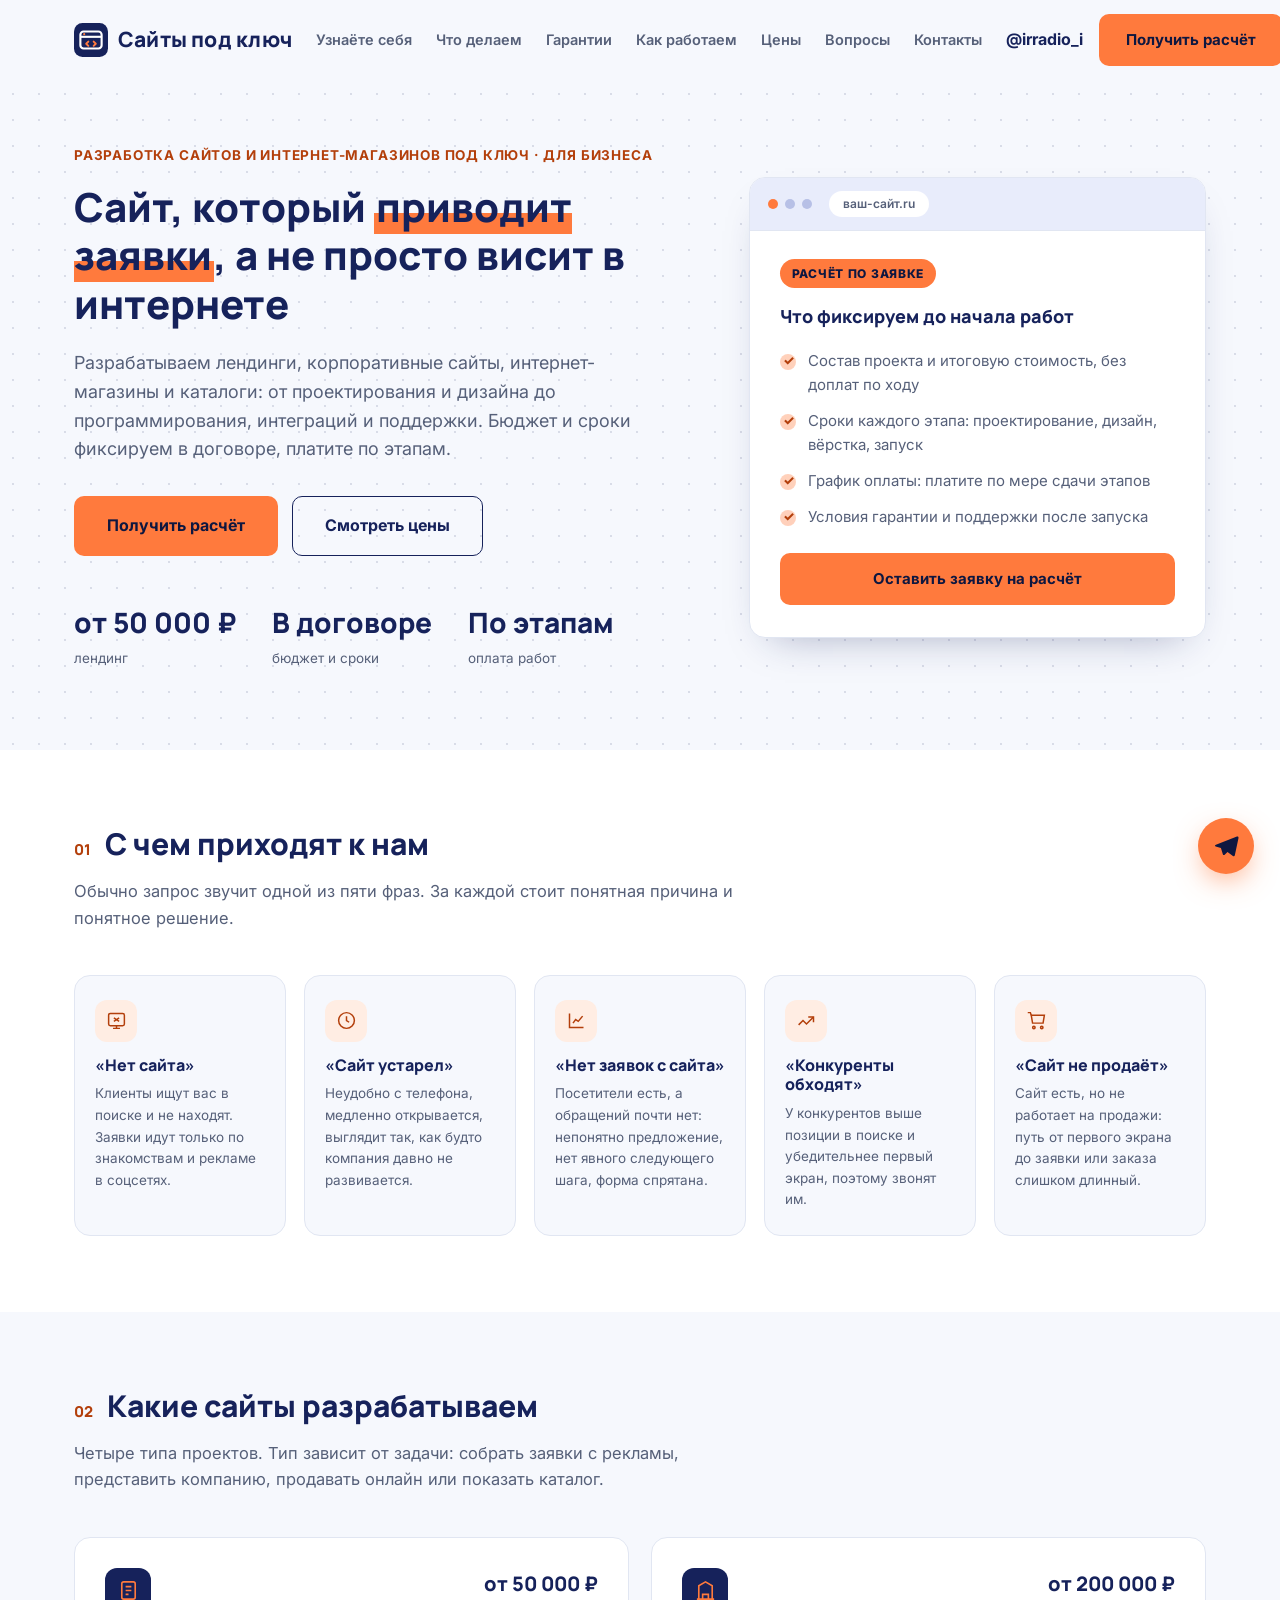
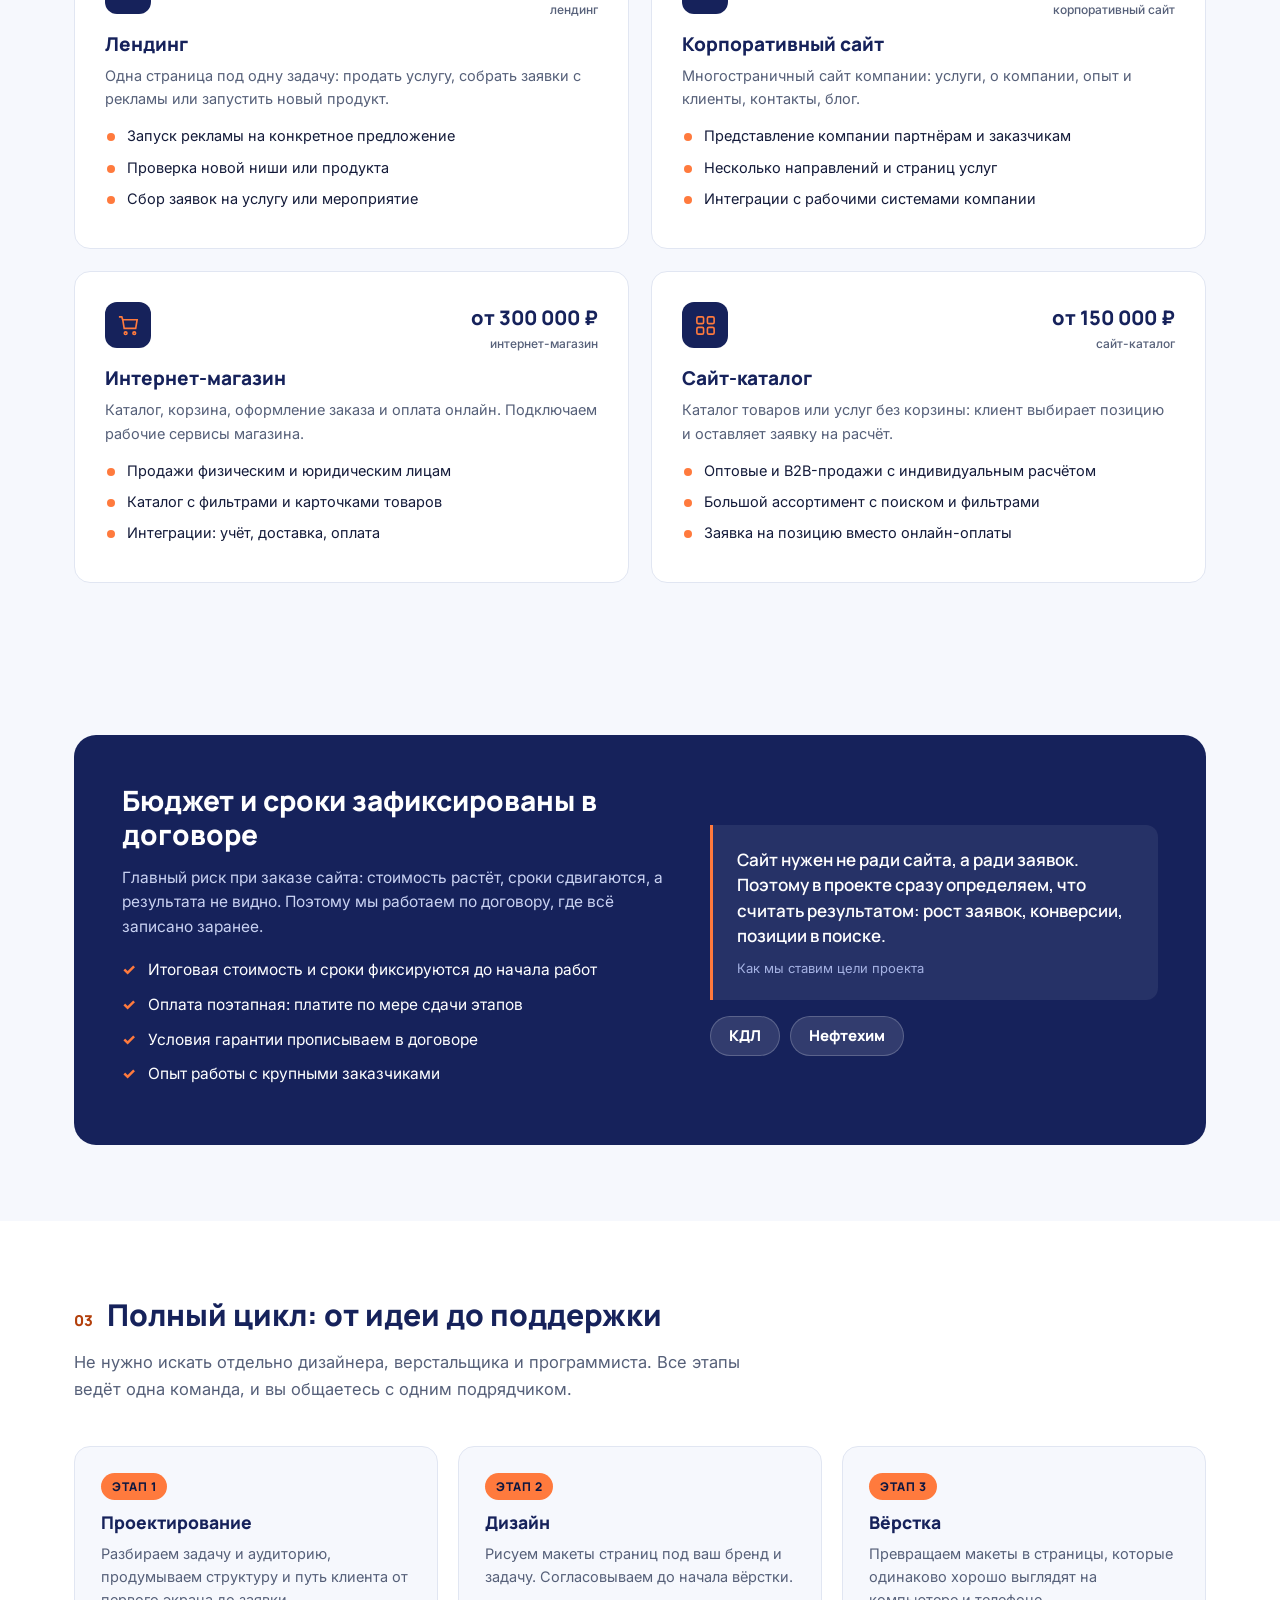
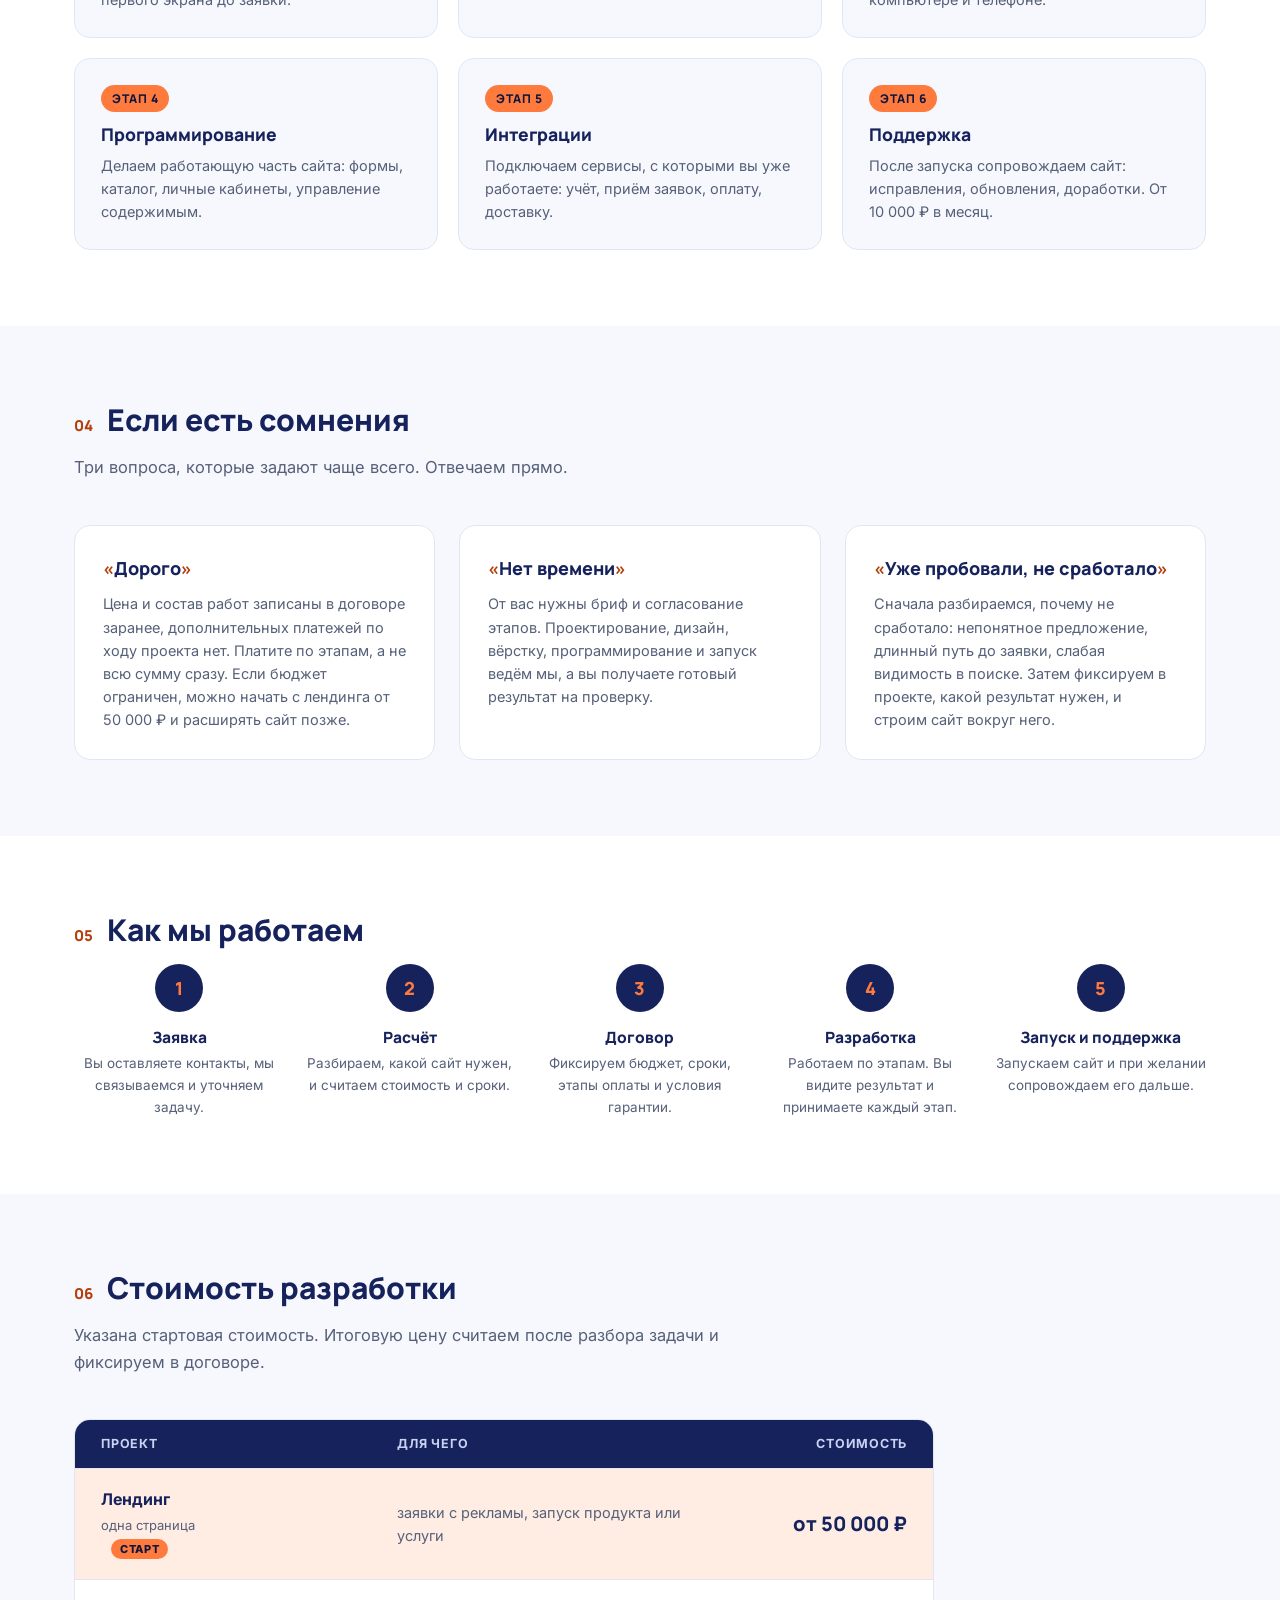
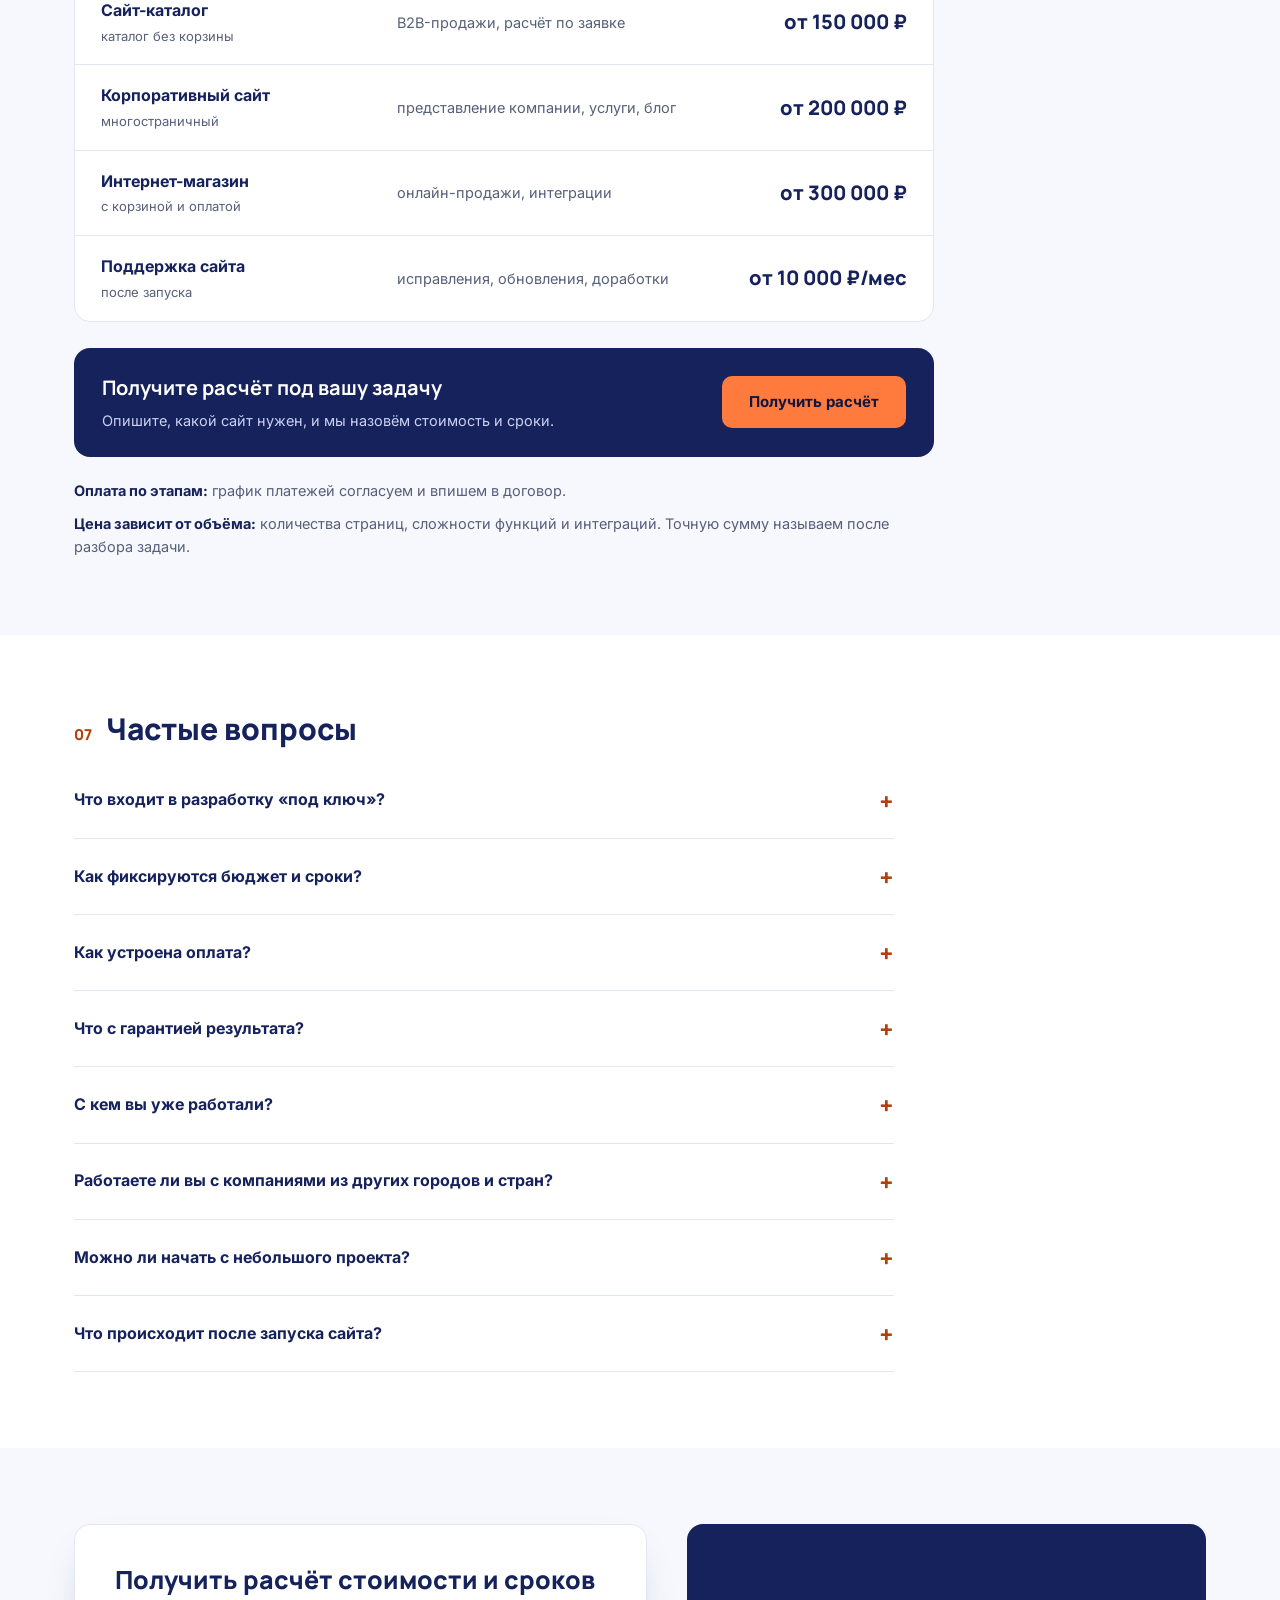
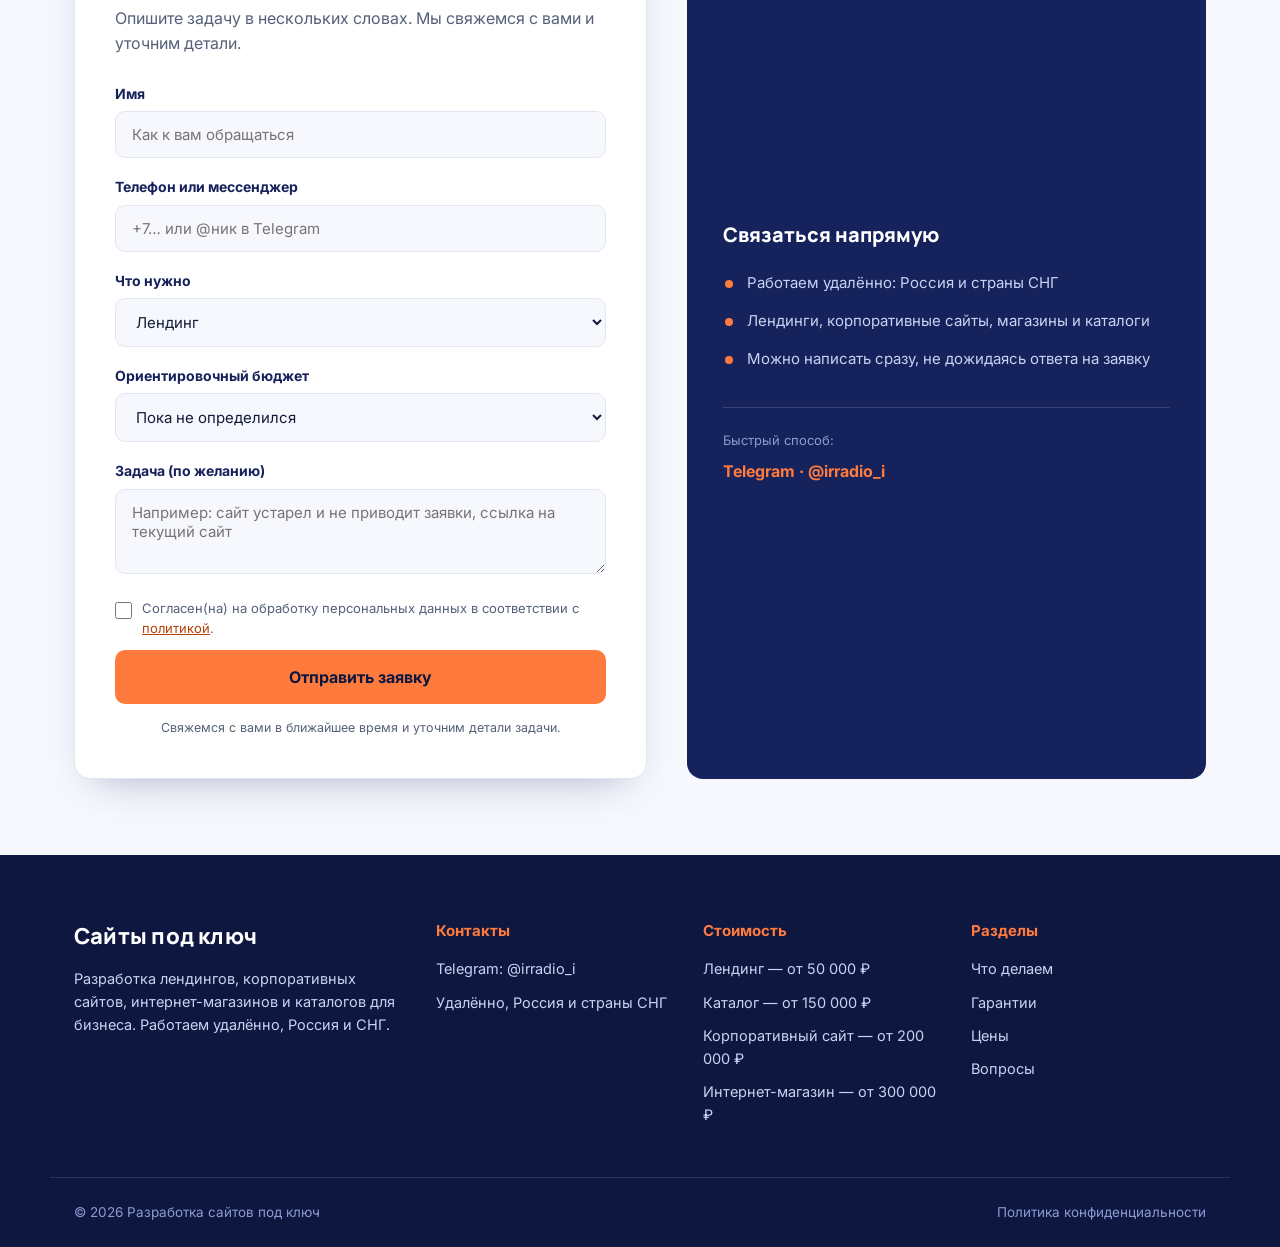
==== index.html @ 4e676226 "init: landing for web development studio" ====
<!DOCTYPE html>
<html lang="ru">
<head>
<meta charset="UTF-8">
<meta name="viewport" content="width=device-width, initial-scale=1.0">
<title>Разработка сайтов и интернет-магазинов под ключ для бизнеса</title>
<meta name="description" content="Разработка лендингов, корпоративных сайтов, интернет-магазинов и каталогов под ключ. Бюджет и сроки фиксируем в договоре, оплата по этапам. Лендинг от 50 000 ₽.">
<link rel="preconnect" href="https://fonts.googleapis.com">
<link rel="preconnect" href="https://fonts.gstatic.com" crossorigin>
<link href="https://fonts.googleapis.com/css2?family=Manrope:wght@600;700;800&family=Inter:wght@400;500;600;700&display=swap" rel="stylesheet">
<link rel="stylesheet" href="styles.css">
<link rel="stylesheet" href="blog/blog.css">
<link rel="alternate" type="application/rss+xml" title="Блог" href="feed.xml">
</head>
<body>

<header class="header" id="header">
  <div class="container header__inner">
    <a href="#top" class="logo" aria-label="Сайты под ключ">
      <svg class="logo__icon" viewBox="0 0 32 32" fill="none"><rect width="32" height="32" rx="8" fill="#16225B"/><rect x="6" y="8" width="20" height="16" rx="3" stroke="#fff" stroke-width="2"/><path d="M6 13h20" stroke="#fff" stroke-width="2"/><circle cx="9.6" cy="10.5" r="1" fill="#FF7A3D"/><path d="M13.5 17.5l-2 2 2 2M18.5 17.5l2 2-2 2" stroke="#FF7A3D" stroke-width="1.8" stroke-linecap="round" stroke-linejoin="round"/></svg>
      Сайты под ключ<span class="logo__suffix"> · для бизнеса</span>
    </a>
    <nav class="nav" id="nav">
      <a href="#pains">Узнаёте себя</a>
      <a href="#services">Что делаем</a>
      <a href="#guarantees">Гарантии</a>
      <a href="#steps">Как работаем</a>
      <a href="#prices">Цены</a>
      <a href="#faq">Вопросы</a>
      <a href="#contacts">Контакты</a>
    <!-- BLOGNAV:START --><!-- BLOGNAV:END --></nav>
    <div class="header__actions">
      <a href="https://t.me/irradio_i" target="_blank" rel="noopener" class="header__phone">@irradio_i</a>
      <a href="#contact" class="btn btn--accent">Получить расчёт</a>
      <button class="burger" id="burger" aria-label="Меню"><span></span><span></span><span></span></button>
    </div>
  </div>
</header>

<main id="top">

  <!-- HERO -->
  <section class="hero">
    <div class="container hero__grid">
      <div class="hero__text">
        <div class="eyebrow">Разработка сайтов и интернет-магазинов под ключ · для бизнеса</div>
        <h1>Сайт, который <em>приводит заявки</em>, а не просто висит в интернете</h1>
        <p class="hero__lead">Разрабатываем лендинги, корпоративные сайты, интернет-магазины и каталоги: от проектирования и дизайна до программирования, интеграций и поддержки. Бюджет и сроки фиксируем в договоре, платите по этапам.</p>
        <div class="hero__cta">
          <a href="#contact" class="btn btn--accent btn--lg">Получить расчёт</a>
          <a href="#prices" class="btn btn--outline btn--lg">Смотреть цены</a>
        </div>
        <div class="hero__stats">
          <div class="stat"><span class="stat__num">от 50 000 ₽</span><span class="stat__label">лендинг</span></div>
          <div class="stat"><span class="stat__num">В договоре</span><span class="stat__label">бюджет и сроки</span></div>
          <div class="stat"><span class="stat__num">По этапам</span><span class="stat__label">оплата работ</span></div>
        </div>
      </div>
      <div class="hero__card">
        <div class="hero__bar"><i></i><i></i><i></i><span>ваш-сайт.ru</span></div>
        <div class="hero__body">
          <span class="hero__badge">Расчёт по заявке</span>
          <div class="hero__card-title">Что фиксируем до начала работ</div>
          <ul class="hero__card-list">
            <li>Состав проекта и итоговую стоимость, без доплат по ходу</li>
            <li>Сроки каждого этапа: проектирование, дизайн, вёрстка, запуск</li>
            <li>График оплаты: платите по мере сдачи этапов</li>
            <li>Условия гарантии и поддержки после запуска</li>
          </ul>
          <a href="#contact" class="btn btn--accent btn--block">Оставить заявку на расчёт</a>
        </div>
      </div>
    </div>
  </section>

  <!-- БОЛИ -->
  <section class="section pains" id="pains">
    <div class="container">
      <div class="section-head">
        <span class="section-head__num">01</span>
        <span class="section-head__title">С чем приходят к нам</span>
      </div>
      <p class="section-lead">Обычно запрос звучит одной из пяти фраз. За каждой стоит понятная причина и понятное решение.</p>
      <div class="pains__grid">
        <div class="pain">
          <div class="pain__icon"><svg viewBox="0 0 24 24" fill="none" stroke="currentColor" stroke-width="1.7"><rect x="3" y="4" width="18" height="14" rx="2"/><path d="M8 21h8M12 18v3M9 9l6 4M15 9l-6 4"/></svg></div>
          <h3>«Нет сайта»</h3>
          <p>Клиенты ищут вас в поиске и не находят. Заявки идут только по знакомствам и рекламе в соцсетях.</p>
        </div>
        <div class="pain">
          <div class="pain__icon"><svg viewBox="0 0 24 24" fill="none" stroke="currentColor" stroke-width="1.7"><circle cx="12" cy="12" r="9"/><path d="M12 7v5l3 2"/></svg></div>
          <h3>«Сайт устарел»</h3>
          <p>Неудобно с телефона, медленно открывается, выглядит так, как будто компания давно не развивается.</p>
        </div>
        <div class="pain">
          <div class="pain__icon"><svg viewBox="0 0 24 24" fill="none" stroke="currentColor" stroke-width="1.7"><path d="M4 4v16h16"/><path d="M8 15l3-4 3 2 5-6"/></svg></div>
          <h3>«Нет заявок с сайта»</h3>
          <p>Посетители есть, а обращений почти нет: непонятно предложение, нет явного следующего шага, форма спрятана.</p>
        </div>
        <div class="pain">
          <div class="pain__icon"><svg viewBox="0 0 24 24" fill="none" stroke="currentColor" stroke-width="1.7"><path d="M3 17l5-5 4 4 8-8"/><path d="M14 8h6v6"/></svg></div>
          <h3>«Конкуренты обходят»</h3>
          <p>У конкурентов выше позиции в поиске и убедительнее первый экран, поэтому звонят им.</p>
        </div>
        <div class="pain">
          <div class="pain__icon"><svg viewBox="0 0 24 24" fill="none" stroke="currentColor" stroke-width="1.7"><path d="M6 6h15l-1.5 9h-12z"/><path d="M6 6L5 3H2"/><circle cx="9" cy="20" r="1.4"/><circle cx="18" cy="20" r="1.4"/></svg></div>
          <h3>«Сайт не продаёт»</h3>
          <p>Сайт есть, но не работает на продажи: путь от первого экрана до заявки или заказа слишком длинный.</p>
        </div>
      </div>
    </div>
  </section>

  <!-- ЧТО ДЕЛАЕМ -->
  <section class="section services" id="services">
    <div class="container">
      <div class="section-head">
        <span class="section-head__num">02</span>
        <span class="section-head__title">Какие сайты разрабатываем</span>
      </div>
      <p class="section-lead">Четыре типа проектов. Тип зависит от задачи: собрать заявки с рекламы, представить компанию, продавать онлайн или показать каталог.</p>
      <div class="services__grid">
        <div class="service">
          <div class="service__top">
            <div class="service__icon"><svg viewBox="0 0 24 24" fill="none" stroke="currentColor" stroke-width="1.7"><rect x="5" y="3" width="14" height="18" rx="2"/><path d="M9 8h6M9 12h6M9 16h3"/></svg></div>
            <div class="service__price">от 50 000 ₽<small>лендинг</small></div>
          </div>
          <h3>Лендинг</h3>
          <p>Одна страница под одну задачу: продать услугу, собрать заявки с рекламы или запустить новый продукт.</p>
          <ul>
            <li>Запуск рекламы на конкретное предложение</li>
            <li>Проверка новой ниши или продукта</li>
            <li>Сбор заявок на услугу или мероприятие</li>
          </ul>
        </div>
        <div class="service">
          <div class="service__top">
            <div class="service__icon"><svg viewBox="0 0 24 24" fill="none" stroke="currentColor" stroke-width="1.7"><path d="M3 21h18M5 21V7l7-4 7 4v14"/><path d="M9 21v-5h6v5M9 10h.01M15 10h.01M9 13h.01M15 13h.01"/></svg></div>
            <div class="service__price">от 200 000 ₽<small>корпоративный сайт</small></div>
          </div>
          <h3>Корпоративный сайт</h3>
          <p>Многостраничный сайт компании: услуги, о компании, опыт и клиенты, контакты, блог.</p>
          <ul>
            <li>Представление компании партнёрам и заказчикам</li>
            <li>Несколько направлений и страниц услуг</li>
            <li>Интеграции с рабочими системами компании</li>
          </ul>
        </div>
        <div class="service">
          <div class="service__top">
            <div class="service__icon"><svg viewBox="0 0 24 24" fill="none" stroke="currentColor" stroke-width="1.7"><path d="M6 6h15l-1.5 9h-12z"/><path d="M6 6L5 3H2"/><circle cx="9" cy="20" r="1.4"/><circle cx="18" cy="20" r="1.4"/></svg></div>
            <div class="service__price">от 300 000 ₽<small>интернет-магазин</small></div>
          </div>
          <h3>Интернет-магазин</h3>
          <p>Каталог, корзина, оформление заказа и оплата онлайн. Подключаем рабочие сервисы магазина.</p>
          <ul>
            <li>Продажи физическим и юридическим лицам</li>
            <li>Каталог с фильтрами и карточками товаров</li>
            <li>Интеграции: учёт, доставка, оплата</li>
          </ul>
        </div>
        <div class="service">
          <div class="service__top">
            <div class="service__icon"><svg viewBox="0 0 24 24" fill="none" stroke="currentColor" stroke-width="1.7"><rect x="3" y="3" width="7" height="7" rx="1.5"/><rect x="14" y="3" width="7" height="7" rx="1.5"/><rect x="3" y="14" width="7" height="7" rx="1.5"/><rect x="14" y="14" width="7" height="7" rx="1.5"/></svg></div>
            <div class="service__price">от 150 000 ₽<small>сайт-каталог</small></div>
          </div>
          <h3>Сайт-каталог</h3>
          <p>Каталог товаров или услуг без корзины: клиент выбирает позицию и оставляет заявку на расчёт.</p>
          <ul>
            <li>Оптовые и B2B-продажи с индивидуальным расчётом</li>
            <li>Большой ассортимент с поиском и фильтрами</li>
            <li>Заявка на позицию вместо онлайн-оплаты</li>
          </ul>
        </div>
      </div>
    </div>
  </section>

  <!-- ГАРАНТИИ -->
  <section class="section why" id="guarantees">
    <div class="container">
      <div class="why__box">
        <div>
          <h2>Бюджет и сроки зафиксированы в договоре</h2>
          <p>Главный риск при заказе сайта: стоимость растёт, сроки сдвигаются, а результата не видно. Поэтому мы работаем по договору, где всё записано заранее.</p>
          <ul class="why__list">
            <li>Итоговая стоимость и сроки фиксируются до начала работ</li>
            <li>Оплата поэтапная: платите по мере сдачи этапов</li>
            <li>Условия гарантии прописываем в договоре</li>
            <li>Опыт работы с крупными заказчиками</li>
          </ul>
        </div>
        <div>
          <div class="why__quote">
            Сайт нужен не ради сайта, а ради заявок. Поэтому в проекте сразу определяем, что считать результатом: рост заявок, конверсии, позиции в поиске.
            <small>Как мы ставим цели проекта</small>
          </div>
          <div class="why__clients" aria-label="Опыт работы с крупными заказчиками"><span>КДЛ</span><span>Нефтехим</span></div>
        </div>
      </div>
    </div>
  </section>

  <!-- ПОЛНЫЙ ЦИКЛ -->
  <section class="section cycle" id="cycle">
    <div class="container">
      <div class="section-head">
        <span class="section-head__num">03</span>
        <span class="section-head__title">Полный цикл: от идеи до поддержки</span>
      </div>
      <p class="section-lead">Не нужно искать отдельно дизайнера, верстальщика и программиста. Все этапы ведёт одна команда, и вы общаетесь с одним подрядчиком.</p>
      <div class="cycle__grid">
        <div class="cycle__item">
          <b>Этап 1</b>
          <h3>Проектирование</h3>
          <p>Разбираем задачу и аудиторию, продумываем структуру и путь клиента от первого экрана до заявки.</p>
        </div>
        <div class="cycle__item">
          <b>Этап 2</b>
          <h3>Дизайн</h3>
          <p>Рисуем макеты страниц под ваш бренд и задачу. Согласовываем до начала вёрстки.</p>
        </div>
        <div class="cycle__item">
          <b>Этап 3</b>
          <h3>Вёрстка</h3>
          <p>Превращаем макеты в страницы, которые одинаково хорошо выглядят на компьютере и телефоне.</p>
        </div>
        <div class="cycle__item">
          <b>Этап 4</b>
          <h3>Программирование</h3>
          <p>Делаем работающую часть сайта: формы, каталог, личные кабинеты, управление содержимым.</p>
        </div>
        <div class="cycle__item">
          <b>Этап 5</b>
          <h3>Интеграции</h3>
          <p>Подключаем сервисы, с которыми вы уже работаете: учёт, приём заявок, оплату, доставку.</p>
        </div>
        <div class="cycle__item">
          <b>Этап 6</b>
          <h3>Поддержка</h3>
          <p>После запуска сопровождаем сайт: исправления, обновления, доработки. От 10 000 ₽ в месяц.</p>
        </div>
      </div>
    </div>
  </section>

  <!-- ВОЗРАЖЕНИЯ -->
  <section class="section doubts" id="doubts">
    <div class="container">
      <div class="section-head">
        <span class="section-head__num">04</span>
        <span class="section-head__title">Если есть сомнения</span>
      </div>
      <p class="section-lead">Три вопроса, которые задают чаще всего. Отвечаем прямо.</p>
      <div class="doubts__grid">
        <div class="doubt">
          <div class="doubt__q">Дорого</div>
          <p>Цена и состав работ записаны в договоре заранее, дополнительных платежей по ходу проекта нет. Платите по этапам, а не всю сумму сразу. Если бюджет ограничен, можно начать с лендинга от 50 000 ₽ и расширять сайт позже.</p>
        </div>
        <div class="doubt">
          <div class="doubt__q">Нет времени</div>
          <p>От вас нужны бриф и согласование этапов. Проектирование, дизайн, вёрстку, программирование и запуск ведём мы, а вы получаете готовый результат на проверку.</p>
        </div>
        <div class="doubt">
          <div class="doubt__q">Уже пробовали, не сработало</div>
          <p>Сначала разбираемся, почему не сработало: непонятное предложение, длинный путь до заявки, слабая видимость в поиске. Затем фиксируем в проекте, какой результат нужен, и строим сайт вокруг него.</p>
        </div>
      </div>
    </div>
  </section>

  <!-- ПРОЦЕСС -->
  <section class="section steps" id="steps">
    <div class="container">
      <div class="section-head">
        <span class="section-head__num">05</span>
        <span class="section-head__title">Как мы работаем</span>
      </div>
      <div class="steps__grid">
        <div class="step">
          <span class="step__num">1</span>
          <h3>Заявка</h3>
          <p>Вы оставляете контакты, мы связываемся и уточняем задачу.</p>
        </div>
        <div class="step">
          <span class="step__num">2</span>
          <h3>Расчёт</h3>
          <p>Разбираем, какой сайт нужен, и считаем стоимость и сроки.</p>
        </div>
        <div class="step">
          <span class="step__num">3</span>
          <h3>Договор</h3>
          <p>Фиксируем бюджет, сроки, этапы оплаты и условия гарантии.</p>
        </div>
        <div class="step">
          <span class="step__num">4</span>
          <h3>Разработка</h3>
          <p>Работаем по этапам. Вы видите результат и принимаете каждый этап.</p>
        </div>
        <div class="step">
          <span class="step__num">5</span>
          <h3>Запуск и поддержка</h3>
          <p>Запускаем сайт и при желании сопровождаем его дальше.</p>
        </div>
      </div>
    </div>
  </section>

  <!-- ЦЕНЫ -->
  <section class="section prices" id="prices">
    <div class="container">
      <div class="section-head">
        <span class="section-head__num">06</span>
        <span class="section-head__title">Стоимость разработки</span>
      </div>
      <p class="section-lead">Указана стартовая стоимость. Итоговую цену считаем после разбора задачи и фиксируем в договоре.</p>
      <div class="prices__table">
        <div class="price-row price-row--head"><span>Проект</span><span>Для чего</span><span style="text-align:right">Стоимость</span></div>
        <div class="price-row price-row--hit"><div class="price-row__name">Лендинг<small>одна страница</small></div><div class="price-row__each">заявки с рекламы, запуск продукта или услуги</div><div class="price-row__sum">от 50 000 ₽</div></div>
        <div class="price-row"><div class="price-row__name">Сайт-каталог<small>каталог без корзины</small></div><div class="price-row__each">B2B-продажи, расчёт по заявке</div><div class="price-row__sum">от 150 000 ₽</div></div>
        <div class="price-row"><div class="price-row__name">Корпоративный сайт<small>многостраничный</small></div><div class="price-row__each">представление компании, услуги, блог</div><div class="price-row__sum">от 200 000 ₽</div></div>
        <div class="price-row"><div class="price-row__name">Интернет-магазин<small>с корзиной и оплатой</small></div><div class="price-row__each">онлайн-продажи, интеграции</div><div class="price-row__sum">от 300 000 ₽</div></div>
        <div class="price-row"><div class="price-row__name">Поддержка сайта<small>после запуска</small></div><div class="price-row__each">исправления, обновления, доработки</div><div class="price-row__sum">от 10 000 ₽/мес</div></div>
      </div>
      <div class="promo">
        <div>
          <b>Получите расчёт под вашу задачу</b>
          <span>Опишите, какой сайт нужен, и мы назовём стоимость и сроки.</span>
        </div>
        <a href="#contact" class="btn btn--accent">Получить расчёт</a>
      </div>
      <div class="prices__notes">
        <p><b>Оплата по этапам:</b> график платежей согласуем и впишем в договор.</p>
        <p><b>Цена зависит от объёма:</b> количества страниц, сложности функций и интеграций. Точную сумму называем после разбора задачи.</p>
      </div>
    </div>
  </section>

  <!-- FAQ -->
  <section class="section faq" id="faq">
    <div class="container">
      <div class="section-head">
        <span class="section-head__num">07</span>
        <span class="section-head__title">Частые вопросы</span>
      </div>
      <div class="faq__list">
        <details class="faq__item">
          <summary>Что входит в разработку «под ключ»?</summary>
          <p>Проектирование, дизайн, вёрстка, программирование и интеграции. После запуска можно подключить поддержку. Вам не нужно искать отдельных исполнителей и согласовывать их работу между собой.</p>
        </details>
        <details class="faq__item">
          <summary>Как фиксируются бюджет и сроки?</summary>
          <p>Мы записываем их в договоре до начала работ: состав проекта, стоимость, сроки этапов. Если задача меняется по вашей инициативе, изменения согласуем отдельно и письменно.</p>
        </details>
        <details class="faq__item">
          <summary>Как устроена оплата?</summary>
          <p>Оплата поэтапная: вы платите по мере сдачи этапов работ. График платежей обсуждаем при расчёте и вписываем в договор.</p>
        </details>
        <details class="faq__item">
          <summary>Что с гарантией результата?</summary>
          <p>Условия гарантии прописываем в договоре. Результат сайта зависит и от рынка, и от рекламы, поэтому цели по заявкам и конверсии мы определяем на старте и обсуждаем честно, без обещаний «золотых гор».</p>
        </details>
        <details class="faq__item">
          <summary>С кем вы уже работали?</summary>
          <p>Есть опыт с крупными заказчиками, среди них КДЛ и Нефтехим. Подробности проектов обсуждаем в личной переписке.</p>
        </details>
        <details class="faq__item">
          <summary>Работаете ли вы с компаниями из других городов и стран?</summary>
          <p>Да. Мы работаем удалённо с компаниями из России и стран СНГ. Все согласования проходят онлайн.</p>
        </details>
        <details class="faq__item">
          <summary>Можно ли начать с небольшого проекта?</summary>
          <p>Да. Можно начать с лендинга от 50 000 ₽, проверить, как он работает, и позже расширить проект до полноценного сайта или магазина.</p>
        </details>
        <details class="faq__item">
          <summary>Что происходит после запуска сайта?</summary>
          <p>Можно подключить поддержку от 10 000 ₽ в месяц: исправления, обновления и доработки. Если поддержка не нужна, сайт остаётся за вами.</p>
        </details>
      </div>
    </div>
  </section>

  <!-- ФОРМА + КОНТАКТЫ -->
  <section class="section form-section" id="contact">
    <div class="container form-section__grid">
      <div class="form">
        <h2>Получить расчёт стоимости и сроков</h2>
        <p class="form__lead">Опишите задачу в нескольких словах. Мы свяжемся с вами и уточним детали.</p>
        <form id="leadForm">
          <input type="text" name="_gotcha" style="display:none" tabindex="-1" autocomplete="off">
          <div class="form__row">
            <label for="f-name">Имя</label>
            <input type="text" id="f-name" name="name" placeholder="Как к вам обращаться" required>
          </div>
          <div class="form__row">
            <label for="f-contact">Телефон или мессенджер</label>
            <input type="text" id="f-contact" name="contact" placeholder="+7… или @ник в Telegram" required>
          </div>
          <div class="form__row">
            <label for="f-type">Что нужно</label>
            <select id="f-type" name="project_type">
              <option>Лендинг</option>
              <option>Корпоративный сайт</option>
              <option>Интернет-магазин</option>
              <option>Сайт-каталог</option>
              <option>Поддержка существующего сайта</option>
              <option>Пока не знаю, нужна консультация</option>
            </select>
          </div>
          <div class="form__row">
            <label for="f-budget">Ориентировочный бюджет</label>
            <select id="f-budget" name="budget">
              <option>До 100 000 ₽</option>
              <option>100 000 – 200 000 ₽</option>
              <option>200 000 – 400 000 ₽</option>
              <option>Более 400 000 ₽</option>
              <option selected>Пока не определился</option>
            </select>
          </div>
          <div class="form__row">
            <label for="f-comment">Задача (по желанию)</label>
            <textarea id="f-comment" name="comment" rows="3" placeholder="Например: сайт устарел и не приводит заявки, ссылка на текущий сайт"></textarea>
          </div>
          <label class="consent"><input type="checkbox" name="consent_pd" value="yes" required> <span>Согласен(на) на обработку персональных данных в соответствии с <a href="privacy.html" target="_blank">политикой</a>.</span></label>
          <button type="submit" class="btn btn--accent btn--block btn--lg">Отправить заявку</button>
          <p class="form__hint">Свяжемся с вами в ближайшее время и уточним детали задачи.</p>
        </form>
      </div>
      <div class="coverage">
        <div class="coverage__title">Связаться напрямую</div>
        <ul class="coverage__list">
          <li>Работаем удалённо: Россия и страны СНГ</li>
          <li>Лендинги, корпоративные сайты, магазины и каталоги</li>
          <li>Можно написать сразу, не дожидаясь ответа на заявку</li>
        </ul>
        <div class="coverage__contact">
          <span>Быстрый способ:</span>
          <a href="https://t.me/irradio_i" target="_blank" rel="noopener">Telegram · @irradio_i</a>
        </div>
      </div>
    </div>
  </section>

<!-- BLOG:START --><!-- BLOG:END -->
</main>

<!-- КОНТАКТЫ / FOOTER -->
<footer class="footer" id="contacts">
  <div class="container footer__grid">
    <div class="footer__col">
      <div class="logo logo--footer">Сайты под ключ</div>
      <p>Разработка лендингов, корпоративных сайтов, интернет-магазинов и каталогов для бизнеса. Работаем удалённо, Россия и СНГ.</p>
    </div>
    <div class="footer__col">
      <div class="footer__title">Контакты</div>
      <a href="https://t.me/irradio_i" target="_blank" rel="noopener">Telegram: @irradio_i</a>
      <p>Удалённо, Россия и страны СНГ</p>
    </div>
    <div class="footer__col">
      <div class="footer__title">Стоимость</div>
      <p>Лендинг — от 50 000 ₽</p>
      <p>Каталог — от 150 000 ₽</p>
      <p>Корпоративный сайт — от 200 000 ₽</p>
      <p>Интернет-магазин — от 300 000 ₽</p>
    </div>
    <div class="footer__col">
      <div class="footer__title">Разделы</div>
      <a href="#services">Что делаем</a>
      <a href="#guarantees">Гарантии</a>
      <a href="#prices">Цены</a>
      <a href="#faq">Вопросы</a>
    </div>
  </div>
  <div class="container footer__bottom">
    <span>© <span id="year"></span> Разработка сайтов под ключ</span>
    <a href="privacy.html">Политика конфиденциальности</a>
  </div>
</footer>

<a href="https://t.me/irradio_i" target="_blank" rel="noopener" class="fab" aria-label="Написать в Telegram">
  <svg viewBox="0 0 24 24" fill="currentColor"><path d="M21.5 3.5L2.7 10.9c-1.2.5-1.2 1.2-.2 1.5l4.8 1.5 1.8 5.6c.2.6.4.8.9.8.5 0 .7-.2 1-.5l2.4-2.3 5 3.7c.9.5 1.6.2 1.8-.9l3.3-15.5c.3-1.3-.5-1.9-1.4-1.5z"/></svg>
</a>

<script src="script.js"></script>
</body>
</html>
---- styles.css ----
:root{
  --navy:#16225B;
  --navy-dark:#0E1740;
  --navy-soft:#E8ECFB;
  --gold:#FF7A3D;
  --gold-dark:#B33F0B;
  --gold-soft:#FFEDE3;
  --cream:#F6F8FD;
  --paper:#ffffff;
  --ink:#141B3A;
  --ink-soft:#566079;
  --line:#E1E6F2;
  --radius:16px;
  --shadow:0 18px 40px -22px rgba(22,34,91,.38);
}

*{box-sizing:border-box;margin:0;padding:0}
html{scroll-behavior:smooth}
body{
  font-family:'Inter',Arial,sans-serif;
  color:var(--ink);
  background:var(--cream);
  line-height:1.6;
  -webkit-font-smoothing:antialiased;
}
h1,h2,h3{font-family:'Manrope',Arial,sans-serif;font-weight:800;color:var(--navy);line-height:1.22}
img{max-width:100%;display:block}
a{color:inherit;text-decoration:none}
ul{list-style:none}
.container{max-width:1180px;margin:0 auto;padding:0 24px}

/* BUTTONS */
.btn{display:inline-flex;align-items:center;justify-content:center;gap:8px;padding:13px 26px;border-radius:10px;font-weight:700;font-size:15px;transition:.2s;border:1.5px solid transparent;cursor:pointer;white-space:nowrap;font-family:inherit}
.btn--accent{background:var(--gold);color:var(--navy-dark)}
.btn--accent:hover{background:#FF9462}
.btn--outline{border-color:var(--navy);color:var(--navy)}
.btn--outline:hover{background:var(--navy);color:#fff}
.btn--lg{padding:16px 32px;font-size:16px}
.btn--block{width:100%}

/* HEADER */
.header{position:sticky;top:0;z-index:100;background:rgba(246,248,253,.93);backdrop-filter:blur(10px);border-bottom:1px solid transparent;transition:.2s}
.header.scrolled{border-bottom-color:var(--line);box-shadow:0 4px 16px -8px rgba(22,34,91,.22)}
.header__inner{display:flex;align-items:center;justify-content:space-between;gap:24px;min-width:0;height:80px}
.logo{display:flex;align-items:center;gap:10px;font-family:'Manrope',sans-serif;font-weight:800;font-size:21px;letter-spacing:.01em;color:var(--navy);flex-shrink:0}
.logo__icon{width:34px;height:34px;flex-shrink:0}
.logo__suffix{color:var(--gold-dark);font-weight:600;font-size:13px;letter-spacing:.02em}
.logo--footer{font-size:22px;color:#fff;margin-bottom:12px}
.nav{display:flex;gap:24px}
.nav a{font-weight:600;font-size:14.5px;color:var(--ink-soft);white-space:nowrap}
.nav a:hover{color:var(--gold-dark)}
.header__actions{display:flex;align-items:center;gap:16px;flex-shrink:0}
.header__phone{font-weight:700;color:var(--navy);white-space:nowrap}
.burger{display:none;flex-direction:column;justify-content:center;gap:5px;width:32px;height:32px;background:none;border:none;cursor:pointer}
.burger span{display:block;height:2px;background:var(--navy);border-radius:2px;transition:.2s}

/* HERO (точечная сетка) */
.hero{padding:64px 0 80px;background-image:radial-gradient(rgba(22,34,91,.13) 1.2px,transparent 1.2px);background-size:26px 26px}
.hero__grid{display:grid;grid-template-columns:1.15fr .85fr;gap:56px;align-items:center}
.eyebrow{color:var(--gold-dark);font-weight:700;font-size:13.5px;letter-spacing:.06em;text-transform:uppercase;margin-bottom:16px}
.hero h1{font-size:40px;margin-bottom:20px}
.hero h1 em{font-style:normal;background:linear-gradient(transparent 62%,var(--gold) 62%);padding:0 2px}
.hero__lead{font-size:18px;color:var(--ink-soft);margin-bottom:32px;max-width:580px}
.hero__cta{display:flex;gap:14px;flex-wrap:wrap;margin-bottom:44px}
.hero__stats{display:flex;gap:36px;flex-wrap:wrap;align-items:flex-start}
.stat__num{display:block;font-family:'Manrope',sans-serif;font-size:28px;font-weight:800;color:var(--navy)}
.stat__label{font-size:13.5px;color:var(--ink-soft)}

/* HERO CARD (окно браузера) */
.hero__card{background:var(--paper);border:1px solid var(--line);border-radius:var(--radius);box-shadow:var(--shadow);overflow:hidden}
.hero__bar{display:flex;align-items:center;gap:7px;padding:13px 18px;background:var(--navy-soft);border-bottom:1px solid var(--line)}
.hero__bar i{display:block;width:10px;height:10px;border-radius:50%;background:#B7C0E6}
.hero__bar i:first-child{background:var(--gold)}
.hero__bar span{margin-left:10px;font-size:12px;color:var(--ink-soft);background:var(--paper);border-radius:999px;padding:3px 14px;font-weight:600}
.hero__body{padding:28px 30px 32px}
.hero__badge{display:inline-block;background:var(--gold);color:var(--navy-dark);font-weight:800;font-size:12px;letter-spacing:.06em;text-transform:uppercase;border-radius:999px;padding:5px 12px;margin-bottom:14px}
.hero__card-title{font-family:'Manrope',sans-serif;font-weight:800;font-size:18px;color:var(--navy);margin-bottom:18px}
.hero__card-list{margin-bottom:24px}
.hero__card-list li{position:relative;padding-left:28px;margin-bottom:12px;font-size:15px;color:var(--ink-soft)}
.hero__card-list li::before{content:"";position:absolute;left:0;top:5px;width:16px;height:16px;border-radius:50%;background:var(--gold);opacity:.35}
.hero__card-list li::after{content:"✓";position:absolute;left:3px;top:1px;color:var(--gold-dark);font-weight:800;font-size:13px}

/* SECTIONS */
.section{padding:76px 0}
.section-head{display:flex;align-items:baseline;gap:14px;margin-bottom:16px}
.section-head__num{font-family:'Manrope',sans-serif;font-size:15px;color:var(--gold-dark);font-weight:800}
.section-head__title{font-family:'Manrope',sans-serif;font-size:30px;font-weight:800;color:var(--navy);line-height:1.2}
.section-lead{color:var(--ink-soft);font-size:16.5px;max-width:700px;margin-bottom:44px}

/* PAINS (узнаёте себя) */
.pains{background:var(--paper)}
.pains__grid{display:grid;grid-template-columns:repeat(5,1fr);gap:18px}
.pain{border:1px solid var(--line);border-radius:var(--radius);padding:24px 20px;background:var(--cream)}
.pain__icon{width:42px;height:42px;border-radius:12px;background:var(--gold-soft);color:var(--gold-dark);display:flex;align-items:center;justify-content:center;margin-bottom:14px}
.pain__icon svg{width:21px;height:21px}
.pain h3{font-size:16px;margin-bottom:8px}
.pain p{color:var(--ink-soft);font-size:13.5px}

/* SERVICES */
.services__grid{display:grid;grid-template-columns:repeat(2,1fr);gap:22px}
.service{border:1px solid var(--line);border-radius:var(--radius);padding:30px;background:var(--paper);display:flex;flex-direction:column}
.service__top{display:flex;justify-content:space-between;align-items:flex-start;gap:16px;margin-bottom:14px}
.service__icon{width:46px;height:46px;border-radius:12px;background:var(--navy);color:var(--gold);display:flex;align-items:center;justify-content:center;flex-shrink:0}
.service__icon svg{width:23px;height:23px}
.service__price{font-family:'Manrope',sans-serif;font-weight:800;font-size:20px;color:var(--navy);text-align:right;white-space:nowrap}
.service__price small{display:block;font-family:'Inter',sans-serif;font-weight:500;font-size:12px;color:var(--ink-soft)}
.service h3{font-size:19px;margin-bottom:8px}
.service p{color:var(--ink-soft);font-size:14.5px;margin-bottom:14px}
.service ul li{position:relative;padding-left:22px;margin-bottom:8px;font-size:14.5px;color:var(--ink)}
.service ul li::before{content:"";position:absolute;left:2px;top:9px;width:8px;height:8px;border-radius:50%;background:var(--gold)}

/* WHY (договор, этапы, гарантии) */
.why__box{display:grid;grid-template-columns:1.1fr .9fr;gap:40px;align-items:center;background:var(--navy);border-radius:22px;padding:48px}
.why__box h2{color:#fff;font-size:28px;margin-bottom:14px}
.why__box p{color:#C9D2F2;margin-bottom:12px;font-size:15.5px}
.why__list{margin-top:18px}
.why__list li{position:relative;padding-left:26px;margin-bottom:10px;color:#fff;font-size:15.5px}
.why__list li::before{content:"✓";position:absolute;left:0;top:0;color:var(--gold);font-weight:800}
.why__quote{background:rgba(255,255,255,.07);border-left:3px solid var(--gold);border-radius:0 12px 12px 0;padding:22px 24px;color:#fff;font-size:17px;font-family:'Manrope',sans-serif;font-weight:600;line-height:1.5}
.why__quote small{display:block;margin-top:10px;font-family:'Inter',sans-serif;font-weight:400;font-size:13px;color:#A5B2E3}
.why__clients{display:flex;gap:10px;flex-wrap:wrap;margin-top:16px}
.why__clients span{background:rgba(255,255,255,.12);border:1px solid rgba(255,255,255,.2);color:#fff;font-family:'Manrope',sans-serif;font-weight:800;font-size:15px;border-radius:999px;padding:7px 18px}

/* CYCLE (полный цикл) */
.cycle{background:var(--paper)}
.cycle__grid{display:grid;grid-template-columns:repeat(3,1fr);gap:20px}
.cycle__item{border:1px solid var(--line);border-radius:var(--radius);padding:26px;background:var(--cream)}
.cycle__item b{display:inline-block;font-family:'Manrope',sans-serif;font-size:12px;font-weight:800;letter-spacing:.06em;text-transform:uppercase;color:var(--navy-dark);background:var(--gold);border-radius:999px;padding:4px 11px;margin-bottom:12px}
.cycle__item h3{font-size:17.5px;margin-bottom:8px}
.cycle__item p{color:var(--ink-soft);font-size:14.5px}

/* DOUBTS (возражения) */
.doubts__grid{display:grid;grid-template-columns:repeat(3,1fr);gap:24px}
.doubt{background:var(--paper);border:1px solid var(--line);border-radius:var(--radius);padding:28px}
.doubt__q{font-family:'Manrope',sans-serif;font-weight:800;font-size:18px;color:var(--navy);margin-bottom:10px}
.doubt__q::before{content:"«";color:var(--gold-dark)}
.doubt__q::after{content:"»";color:var(--gold-dark)}
.doubt p{color:var(--ink-soft);font-size:14.5px}

/* STEPS */
.steps{background:var(--paper)}
.steps__grid{display:grid;grid-template-columns:repeat(5,1fr);gap:20px}
.step{text-align:center}
.step__num{display:flex;align-items:center;justify-content:center;width:48px;height:48px;border-radius:50%;background:var(--navy);color:var(--gold);font-family:'Manrope',sans-serif;font-weight:800;margin:0 auto 16px;font-size:18px}
.step h3{font-size:15.5px;margin-bottom:6px}
.step p{color:var(--ink-soft);font-size:13.5px}

/* PRICES */
.prices__table{max-width:860px;border:1px solid var(--line);border-radius:var(--radius);overflow:hidden;background:var(--paper)}
.price-row{display:grid;grid-template-columns:1.2fr 1.3fr .8fr;gap:12px;align-items:center;padding:18px 26px;border-bottom:1px solid var(--line)}
.price-row:last-child{border-bottom:none}
.price-row--head{background:var(--navy);color:#C9D2F2;font-size:12.5px;font-weight:700;letter-spacing:.06em;text-transform:uppercase;padding:14px 26px}
.price-row__name{font-weight:700;color:var(--navy)}
.price-row__name small{display:block;font-weight:400;font-size:13px;color:var(--ink-soft);margin-top:2px}
.price-row__each{color:var(--ink-soft);font-size:14.5px}
.price-row__sum{font-family:'Manrope',sans-serif;font-weight:800;font-size:20px;color:var(--navy);text-align:right;white-space:nowrap}
.price-row--hit{background:var(--gold-soft)}
.price-row--hit .price-row__name::after{content:"Старт";margin-left:10px;font-size:11px;font-weight:800;letter-spacing:.06em;text-transform:uppercase;background:var(--gold);color:var(--navy-dark);padding:3px 9px;border-radius:999px}
.prices__notes{max-width:860px;margin-top:22px;display:grid;gap:10px}
.prices__notes p{font-size:14.5px;color:var(--ink-soft)}
.prices__notes b{color:var(--navy)}
.promo{max-width:860px;margin-top:26px;display:flex;align-items:center;gap:20px;flex-wrap:wrap;justify-content:space-between;background:var(--navy);color:#C9D2F2;border-radius:var(--radius);padding:24px 28px}
.promo b{display:block;font-family:'Manrope',sans-serif;font-size:20px;color:#fff;margin-bottom:4px}
.promo span{font-size:14.5px}

/* FAQ */
.faq{background:var(--paper)}
.faq__list{max-width:820px}
.faq__item{border-bottom:1px solid var(--line);padding:20px 0}
.faq__item summary{cursor:pointer;font-weight:700;font-size:16px;color:var(--navy);list-style:none;display:flex;justify-content:space-between;align-items:center}
.faq__item summary::-webkit-details-marker{display:none}
.faq__item summary::after{content:"+";font-size:22px;color:var(--gold-dark);flex-shrink:0;margin-left:16px}
.faq__item[open] summary::after{content:"–"}
.faq__item p{color:var(--ink-soft);margin-top:12px;font-size:14.5px}

/* FORM */
.form-section__grid{display:grid;grid-template-columns:1.05fr .95fr;gap:40px}
.form{background:var(--paper);border:1px solid var(--line);border-radius:var(--radius);padding:40px;box-shadow:var(--shadow)}
.form h2{font-size:25px;margin-bottom:10px}
.form__lead{color:var(--ink-soft);margin-bottom:26px}
.form__row{margin-bottom:18px}
.form__row label{display:block;font-weight:700;font-size:14px;margin-bottom:6px;color:var(--navy)}
.form__row input[type=text],.form__row input[type=tel],.form__row select,.form__row textarea{width:100%;padding:13px 16px;border:1.5px solid var(--line);border-radius:10px;font-family:inherit;font-size:15px;background:var(--cream);resize:vertical;color:var(--ink)}
.form__row input:focus,.form__row textarea:focus,.form__row select:focus{outline:none;border-color:var(--navy)}
.consent{display:flex;gap:10px;align-items:flex-start;font-size:13px;color:var(--ink-soft);margin-bottom:12px;line-height:1.5}
.consent input{margin-top:3px;accent-color:var(--navy);flex-shrink:0;width:17px;height:17px}
.consent a{color:var(--gold-dark);text-decoration:underline}
.form__hint{margin-top:14px;font-size:12.5px;color:var(--ink-soft);text-align:center}

/* CONTACT CARD */
.coverage{background:var(--navy);color:#C9D2F2;border-radius:var(--radius);padding:36px;display:flex;flex-direction:column;justify-content:center;min-height:340px}
.coverage__title{font-family:'Manrope',sans-serif;font-weight:800;font-size:20px;color:#fff;margin-bottom:20px}
.coverage__list li{position:relative;padding-left:24px;margin-bottom:14px;font-size:15px;color:#C9D2F2}
.coverage__list li::before{content:"";position:absolute;left:2px;top:9px;width:8px;height:8px;border-radius:50%;background:var(--gold)}
.coverage__contact{margin-top:22px;padding-top:22px;border-top:1px solid rgba(255,255,255,.15);display:flex;flex-direction:column;gap:8px}
.coverage__contact span{font-size:13px;color:#8D9BD3}
.coverage__contact a{font-weight:700;color:var(--gold)}
.coverage__contact a:hover{color:#fff}

/* FOOTER */
.footer{background:var(--navy-dark);color:#C9D2F2;padding:64px 0 24px}
.footer__grid{display:grid;grid-template-columns:1.4fr 1fr 1fr 1fr;gap:32px;padding-bottom:40px;border-bottom:1px solid rgba(255,255,255,.12)}
.footer__col a,.footer__col p{display:block;color:#C9D2F2;font-size:14.5px;margin-bottom:10px}
.footer__col a:hover{color:#fff}
.footer__title{color:var(--gold);font-weight:700;margin-bottom:14px;font-size:15px}
.footer__bottom{display:flex;justify-content:space-between;align-items:center;padding-top:24px;font-size:13.5px;color:#8D9BD3;flex-wrap:wrap;gap:10px}
.footer__bottom a:hover{color:#fff}

/* FAB */
.fab{position:fixed;bottom:26px;right:26px;width:56px;height:56px;border-radius:50%;background:var(--gold);color:var(--navy-dark);display:flex;align-items:center;justify-content:center;box-shadow:0 10px 30px -8px rgba(255,122,61,.8);z-index:90;transition:.2s}
.fab:hover{transform:translateY(-3px)}
.fab svg{width:26px;height:26px}

/* REVEAL */
.reveal{opacity:0;transform:translateY(18px);transition:opacity .6s ease,transform .6s ease}
.reveal.is-visible{opacity:1;transform:none}

/* BREAKPOINTS */
@media (max-width:1360px){
  .logo__suffix{display:none}
}
@media (max-width:1180px){
  .nav{gap:16px}
  .nav a{font-size:13.5px}
  .pains__grid{grid-template-columns:repeat(3,1fr)}
}
@media (max-width:1100px){
  .nav{display:none}
  .burger{display:flex}
  .nav.is-open{display:flex;position:absolute;top:80px;left:0;right:0;background:var(--paper);flex-direction:column;padding:20px 24px;gap:16px;border-bottom:1px solid var(--line);box-shadow:var(--shadow)}
  .burger.is-open span:nth-child(1){transform:translateY(7px) rotate(45deg)}
  .burger.is-open span:nth-child(2){opacity:0}
  .burger.is-open span:nth-child(3){transform:translateY(-7px) rotate(-45deg)}
}
@media (max-width:900px){
  .hero__grid{grid-template-columns:1fr}
  .hero h1{font-size:32px}
  .pains__grid{grid-template-columns:repeat(2,1fr)}
  .services__grid{grid-template-columns:1fr}
  .cycle__grid{grid-template-columns:repeat(2,1fr)}
  .doubts__grid{grid-template-columns:1fr}
  .why__box{grid-template-columns:1fr;padding:32px 26px}
  .steps__grid{grid-template-columns:repeat(2,1fr)}
  .form-section__grid{grid-template-columns:1fr}
  .coverage{min-height:auto}
  .footer__grid{grid-template-columns:1fr 1fr}
  .price-row{grid-template-columns:1fr auto;padding:16px 20px}
  .price-row--head{display:none}
  .price-row__each{grid-column:1;font-size:13.5px}
  .price-row__sum{grid-column:2;grid-row:1}
}
@media (max-width:560px){
  .container{padding:0 16px}
  .header__inner{gap:10px}
  .header__actions{gap:10px}
  .header__actions .btn{padding:9px 13px;font-size:13.5px}
  .logo{font-size:18px;gap:8px}
  .logo__icon{width:28px;height:28px}
  .header__phone{display:none}
  .pains__grid{grid-template-columns:1fr}
  .cycle__grid{grid-template-columns:1fr}
  .steps__grid{grid-template-columns:1fr}
  .hero__stats{gap:24px}
  .hero__body{padding:24px 22px 26px}
  .footer__grid{grid-template-columns:1fr}
  .form{padding:28px 22px}
  .section-head__title{font-size:25px}
}
@media (max-width:380px){
  .logo__suffix{display:none}
}
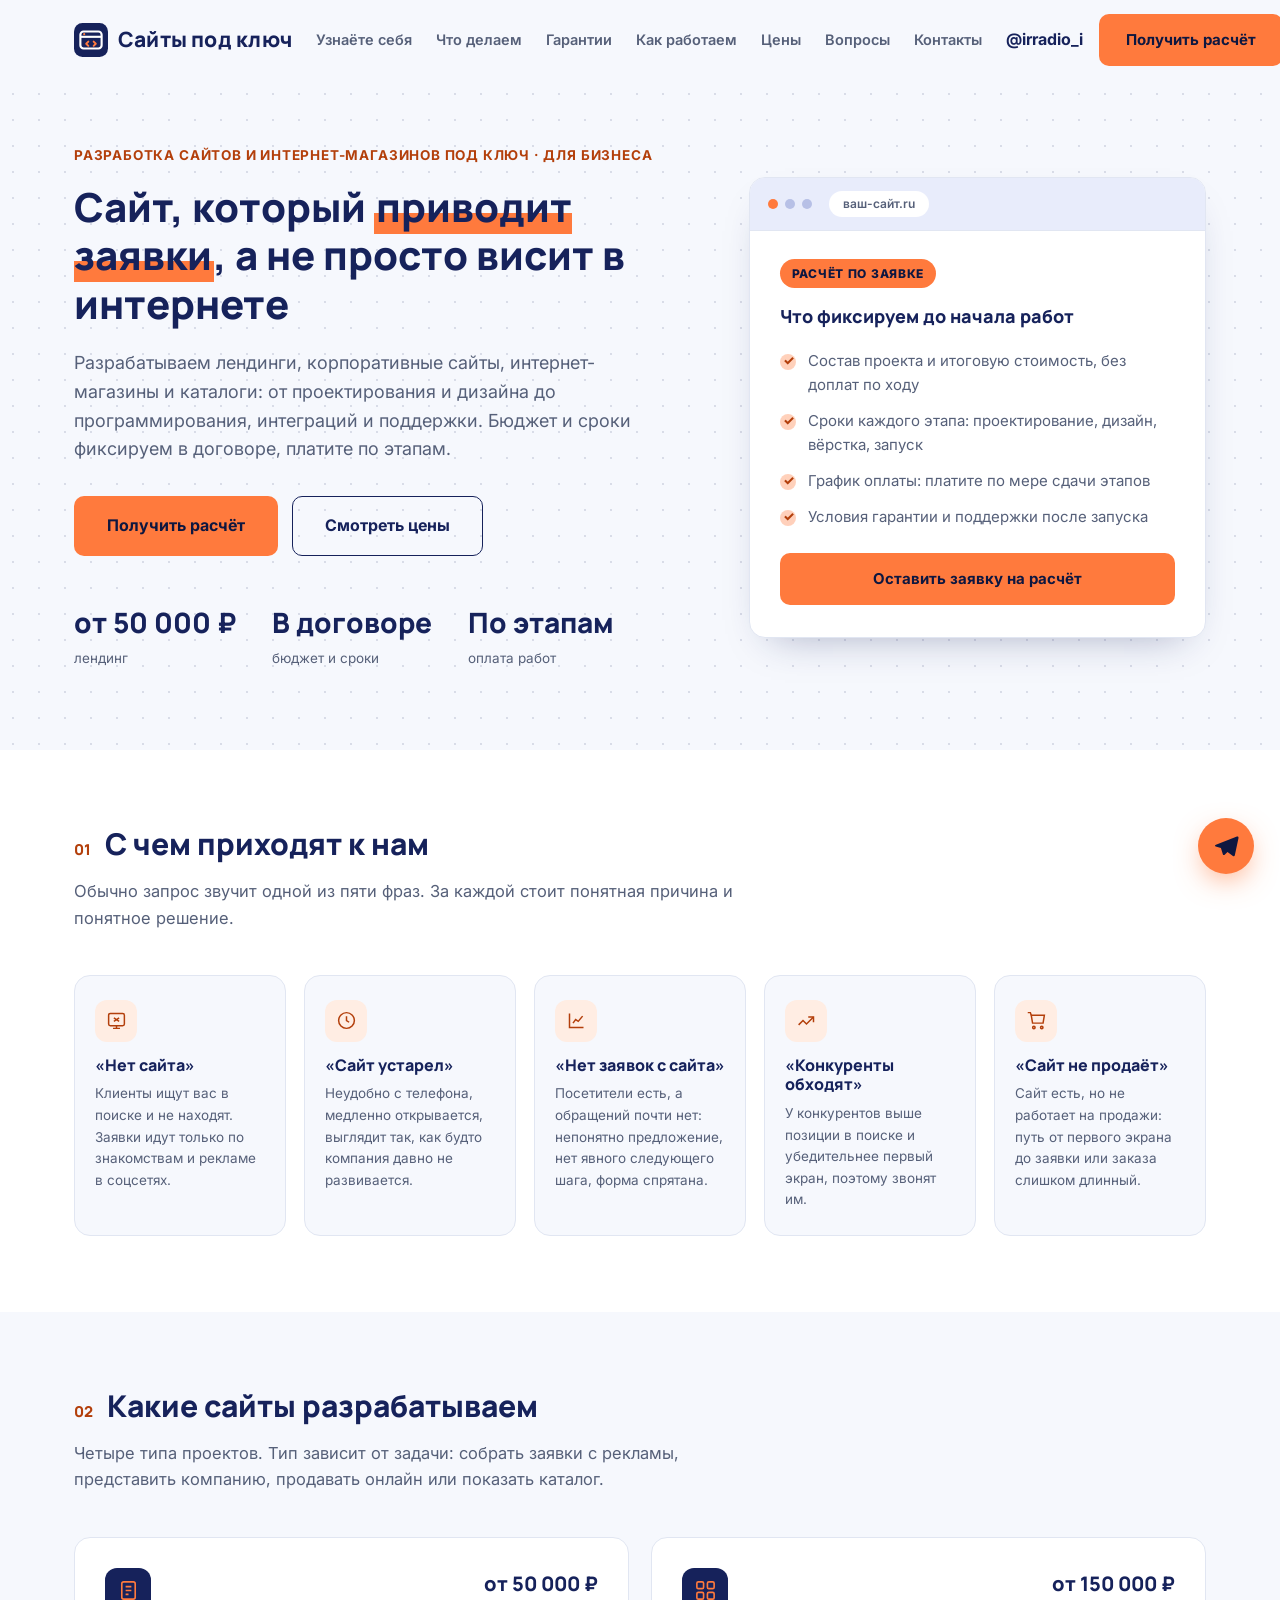
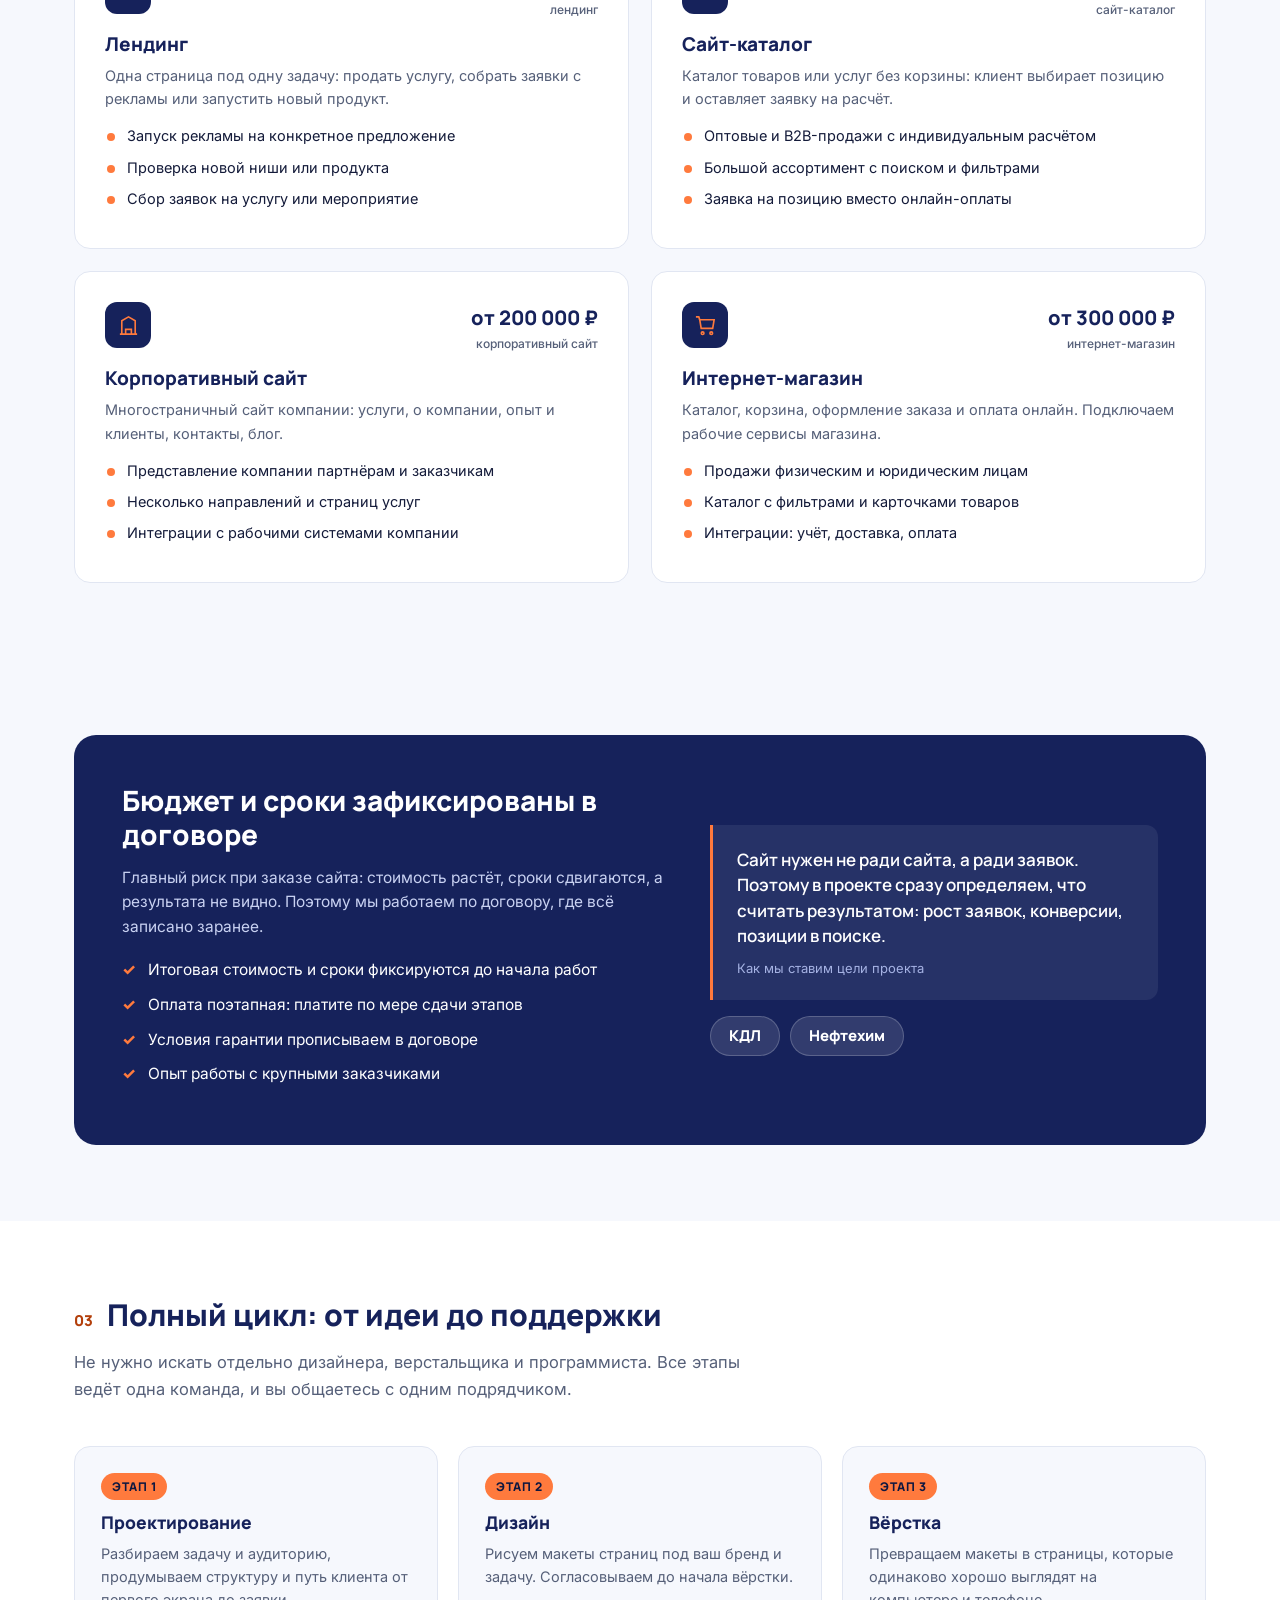
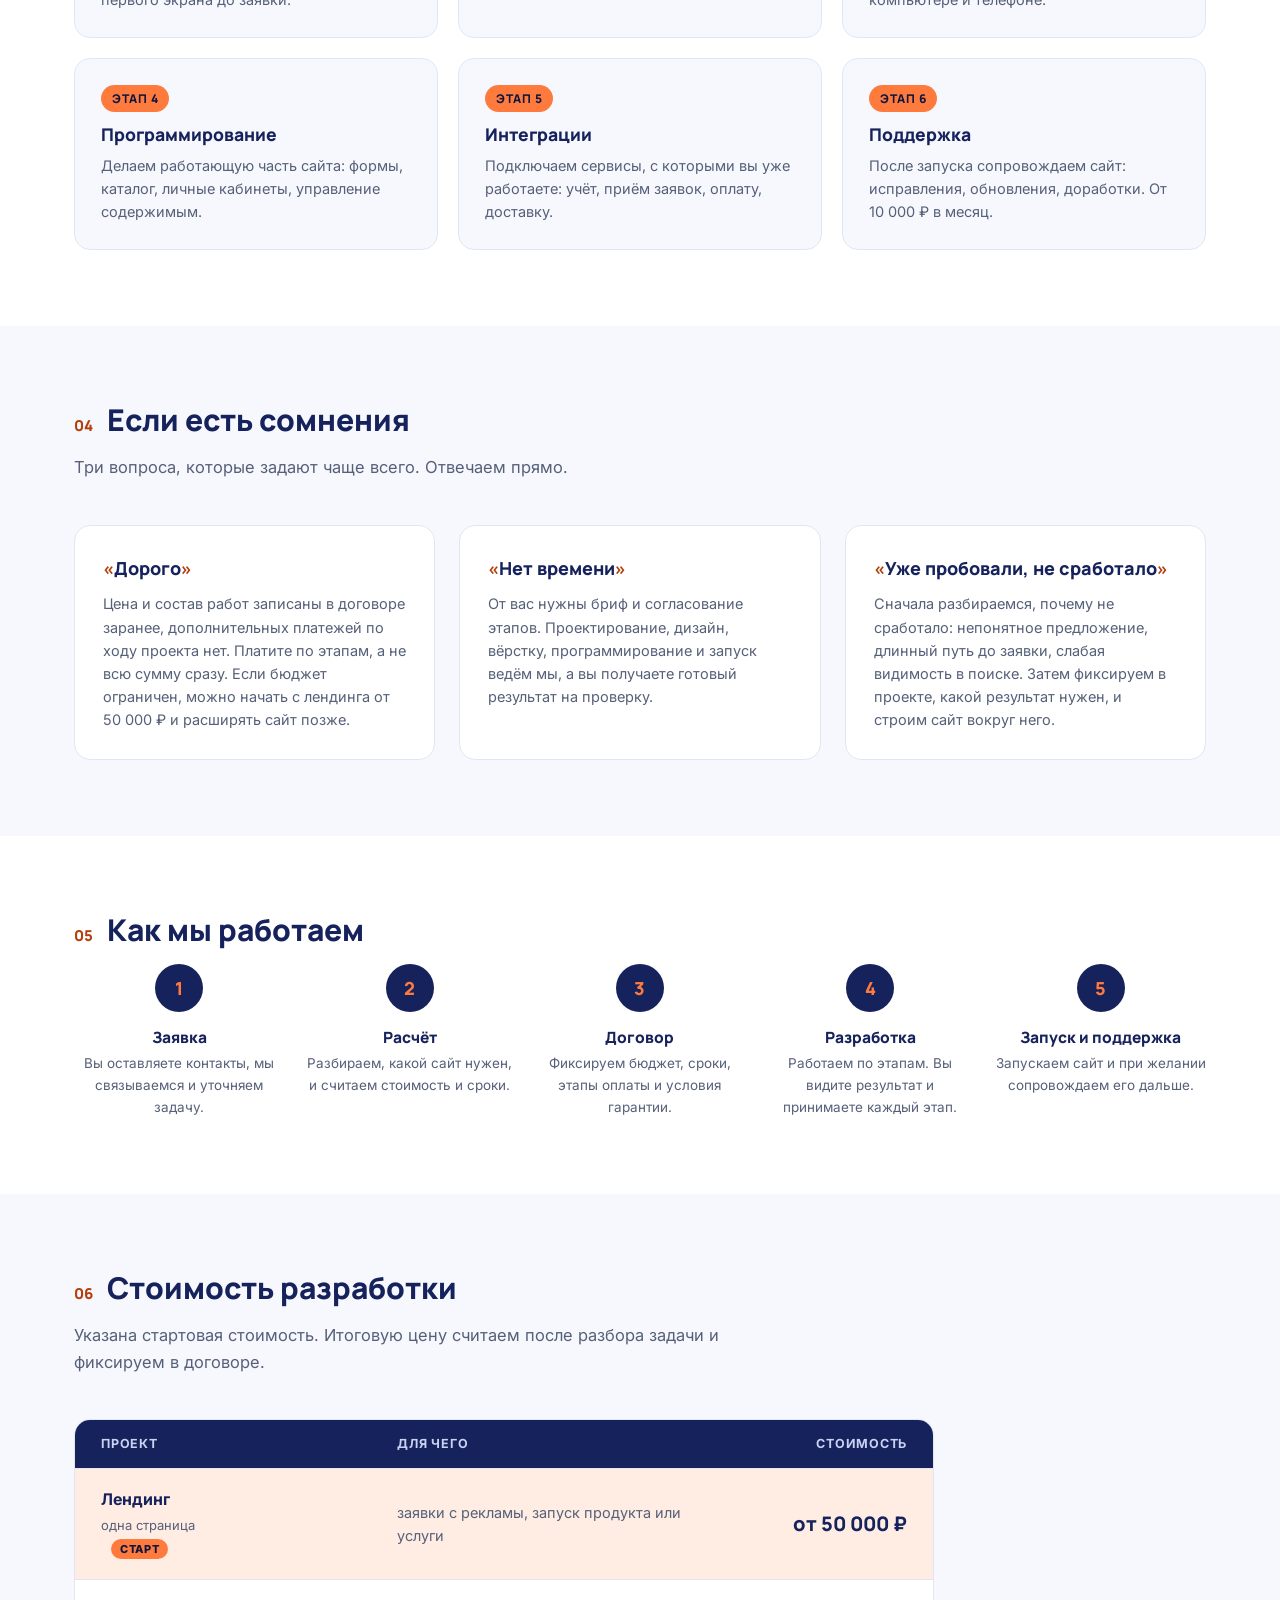
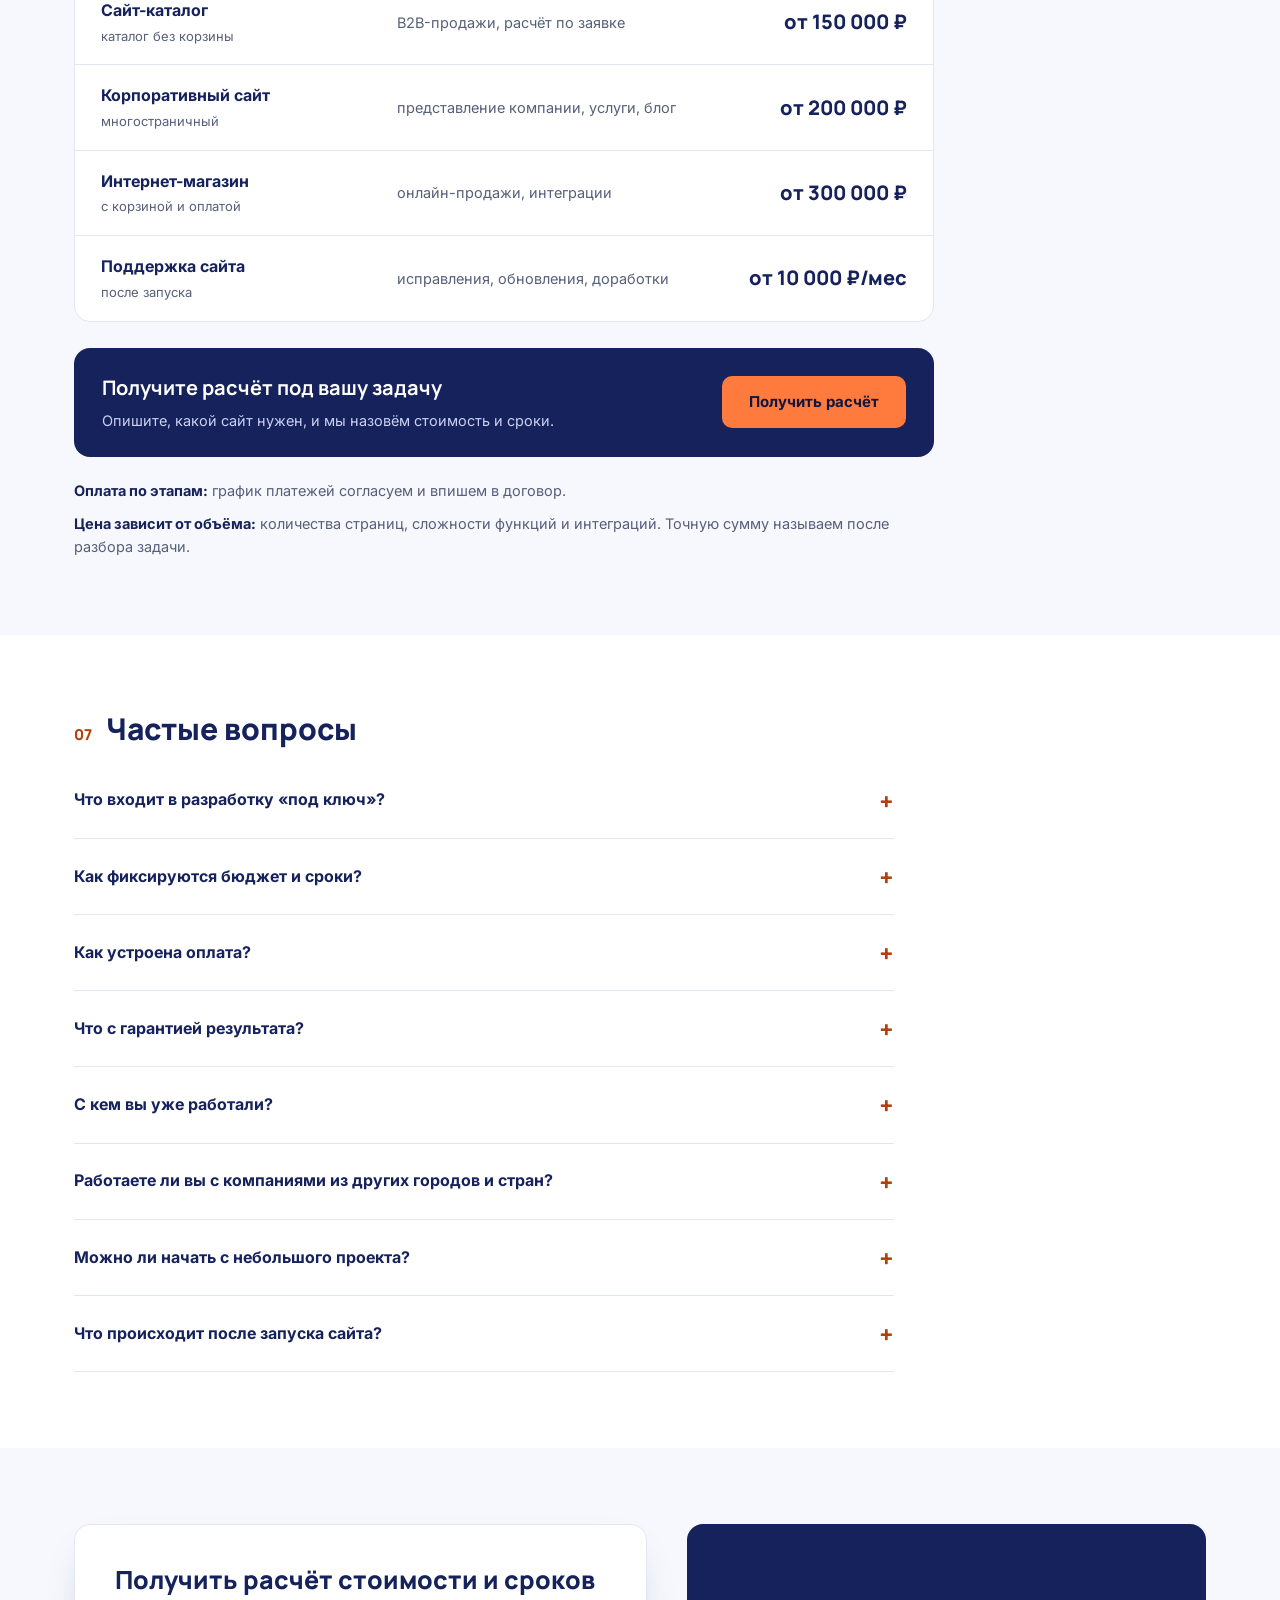
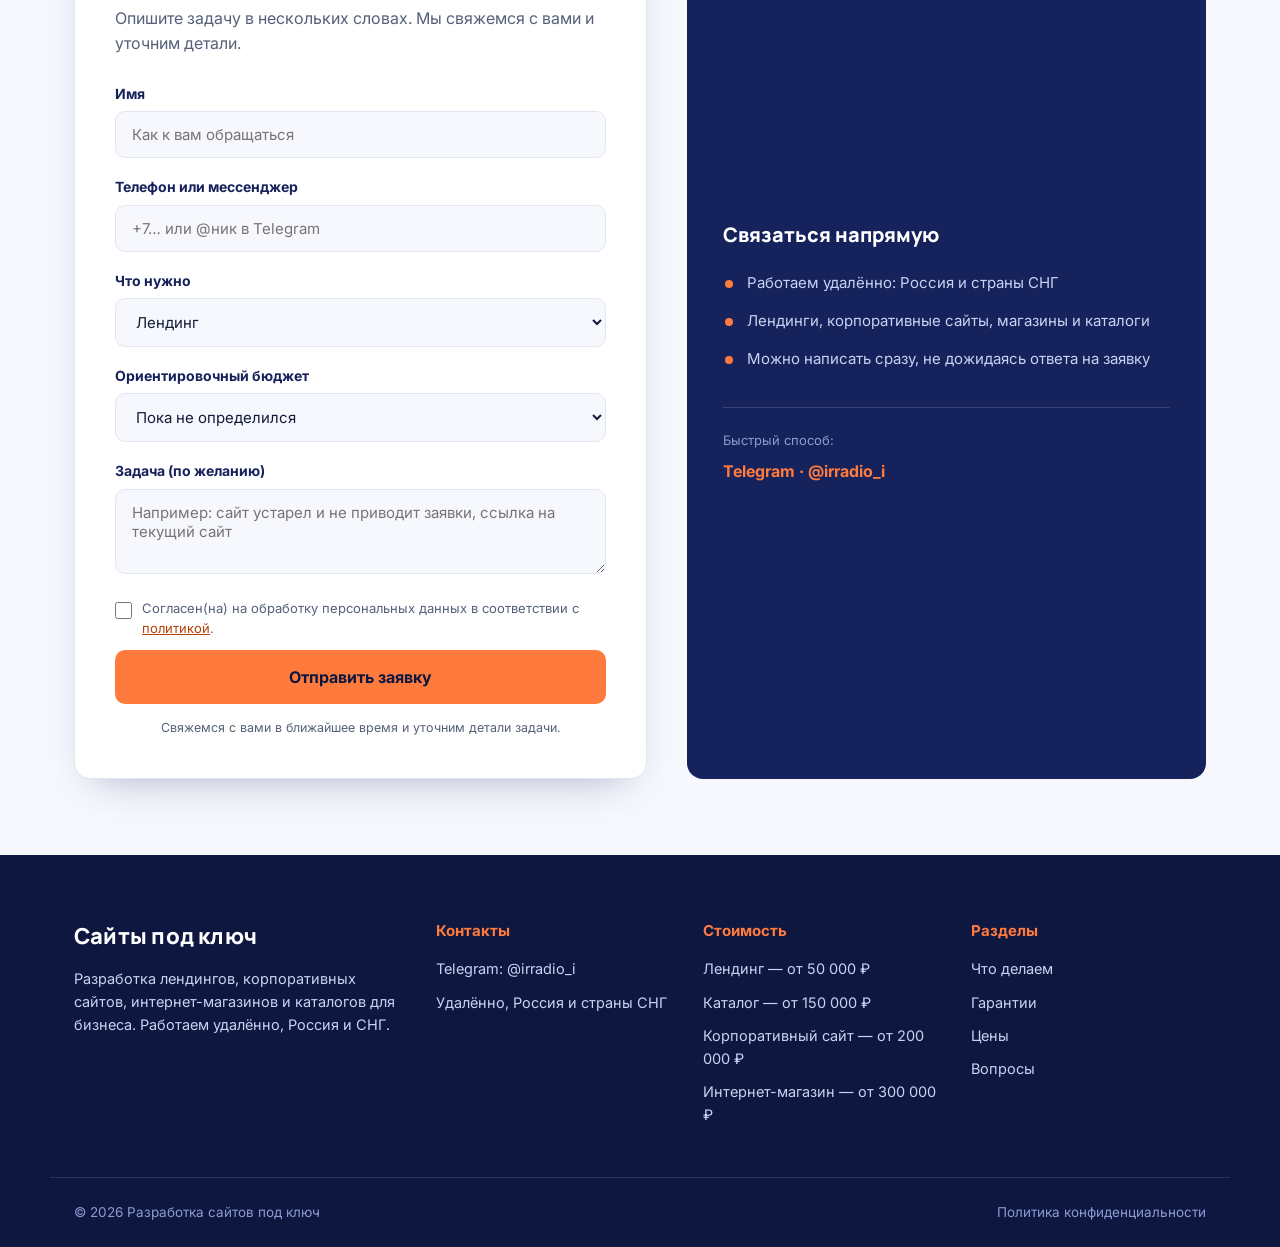
==== commit eee255d0: "Порядок карточек услуг по цене" ====
--- a/index.html
+++ b/index.html
@@ -135,6 +135,19 @@
         </div>
         <div class="service">
           <div class="service__top">
+            <div class="service__icon"><svg viewBox="0 0 24 24" fill="none" stroke="currentColor" stroke-width="1.7"><rect x="3" y="3" width="7" height="7" rx="1.5"/><rect x="14" y="3" width="7" height="7" rx="1.5"/><rect x="3" y="14" width="7" height="7" rx="1.5"/><rect x="14" y="14" width="7" height="7" rx="1.5"/></svg></div>
+            <div class="service__price">от 150 000 ₽<small>сайт-каталог</small></div>
+          </div>
+          <h3>Сайт-каталог</h3>
+          <p>Каталог товаров или услуг без корзины: клиент выбирает позицию и оставляет заявку на расчёт.</p>
+          <ul>
+            <li>Оптовые и B2B-продажи с индивидуальным расчётом</li>
+            <li>Большой ассортимент с поиском и фильтрами</li>
+            <li>Заявка на позицию вместо онлайн-оплаты</li>
+          </ul>
+        </div>
+        <div class="service">
+          <div class="service__top">
             <div class="service__icon"><svg viewBox="0 0 24 24" fill="none" stroke="currentColor" stroke-width="1.7"><path d="M3 21h18M5 21V7l7-4 7 4v14"/><path d="M9 21v-5h6v5M9 10h.01M15 10h.01M9 13h.01M15 13h.01"/></svg></div>
             <div class="service__price">от 200 000 ₽<small>корпоративный сайт</small></div>
           </div>
@@ -157,19 +170,6 @@
             <li>Продажи физическим и юридическим лицам</li>
             <li>Каталог с фильтрами и карточками товаров</li>
             <li>Интеграции: учёт, доставка, оплата</li>
-          </ul>
-        </div>
-        <div class="service">
-          <div class="service__top">
-            <div class="service__icon"><svg viewBox="0 0 24 24" fill="none" stroke="currentColor" stroke-width="1.7"><rect x="3" y="3" width="7" height="7" rx="1.5"/><rect x="14" y="3" width="7" height="7" rx="1.5"/><rect x="3" y="14" width="7" height="7" rx="1.5"/><rect x="14" y="14" width="7" height="7" rx="1.5"/></svg></div>
-            <div class="service__price">от 150 000 ₽<small>сайт-каталог</small></div>
-          </div>
-          <h3>Сайт-каталог</h3>
-          <p>Каталог товаров или услуг без корзины: клиент выбирает позицию и оставляет заявку на расчёт.</p>
-          <ul>
-            <li>Оптовые и B2B-продажи с индивидуальным расчётом</li>
-            <li>Большой ассортимент с поиском и фильтрами</li>
-            <li>Заявка на позицию вместо онлайн-оплаты</li>
           </ul>
         </div>
       </div>
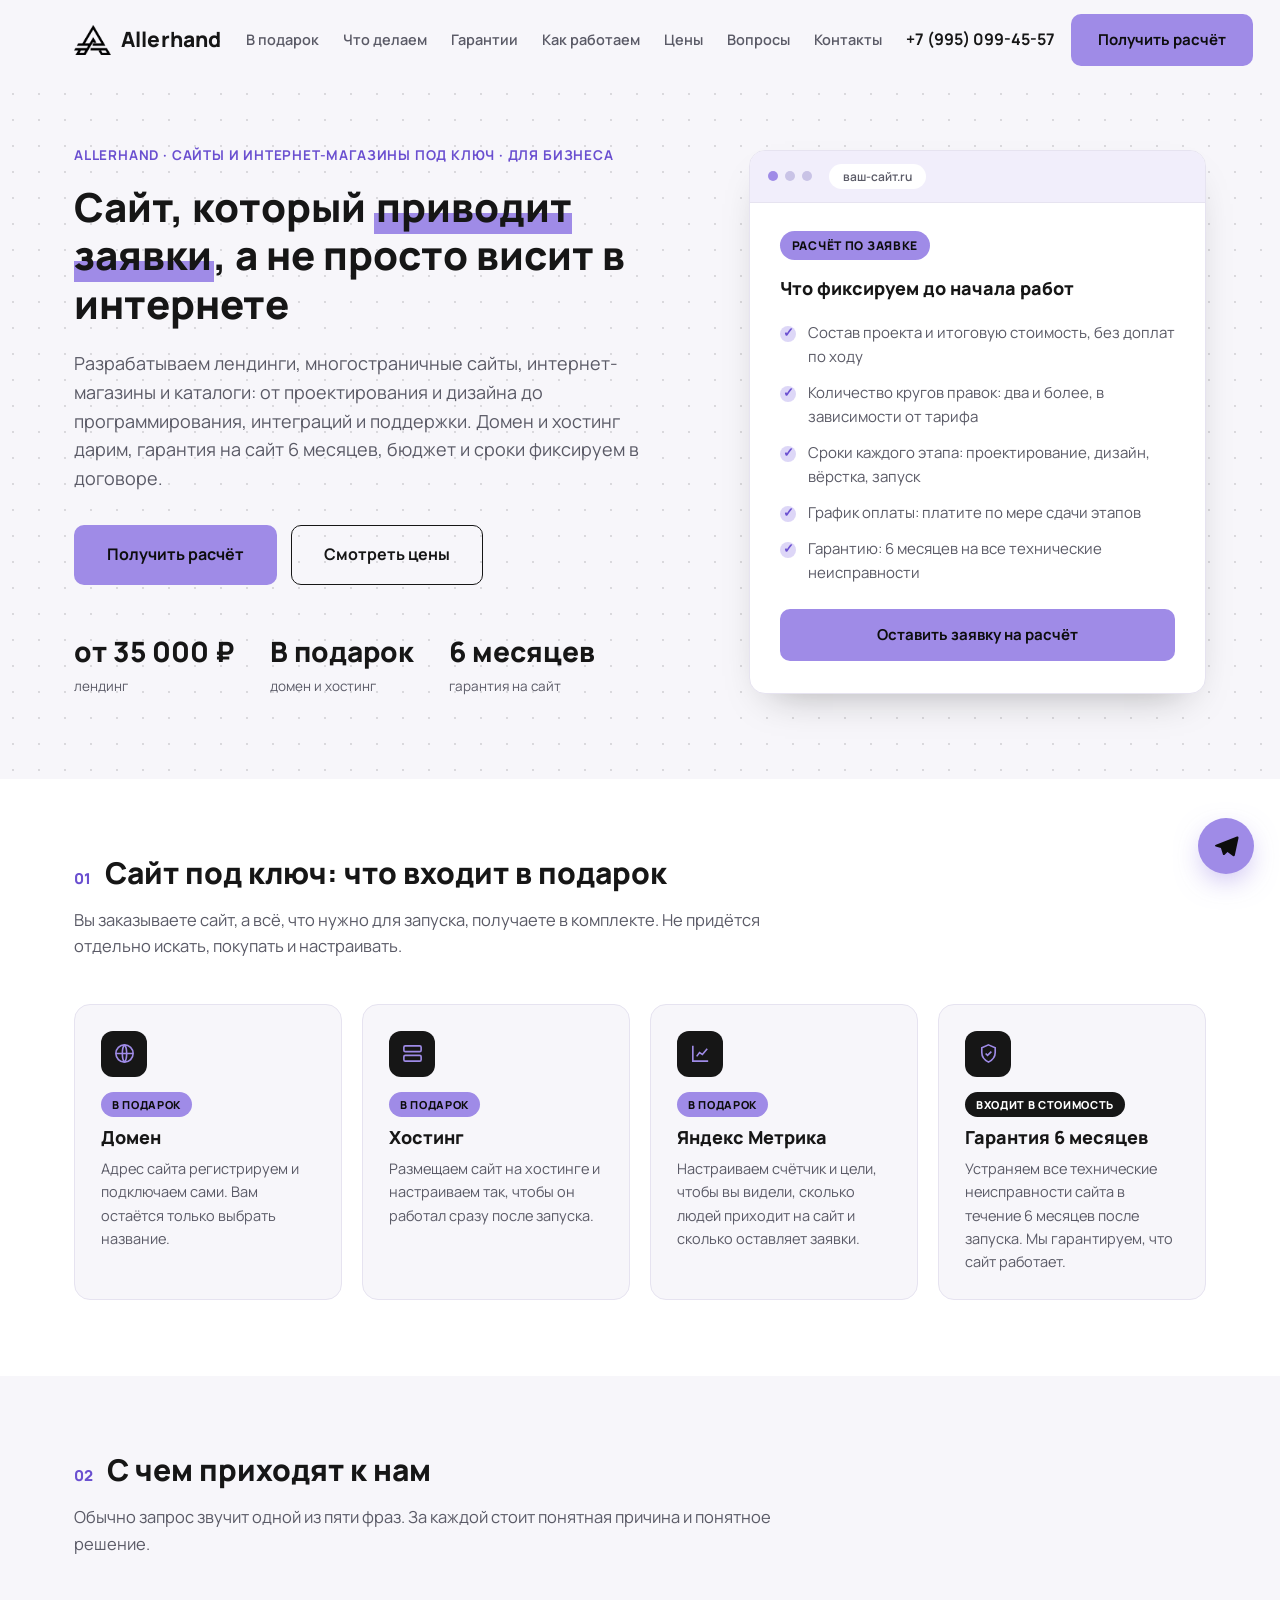
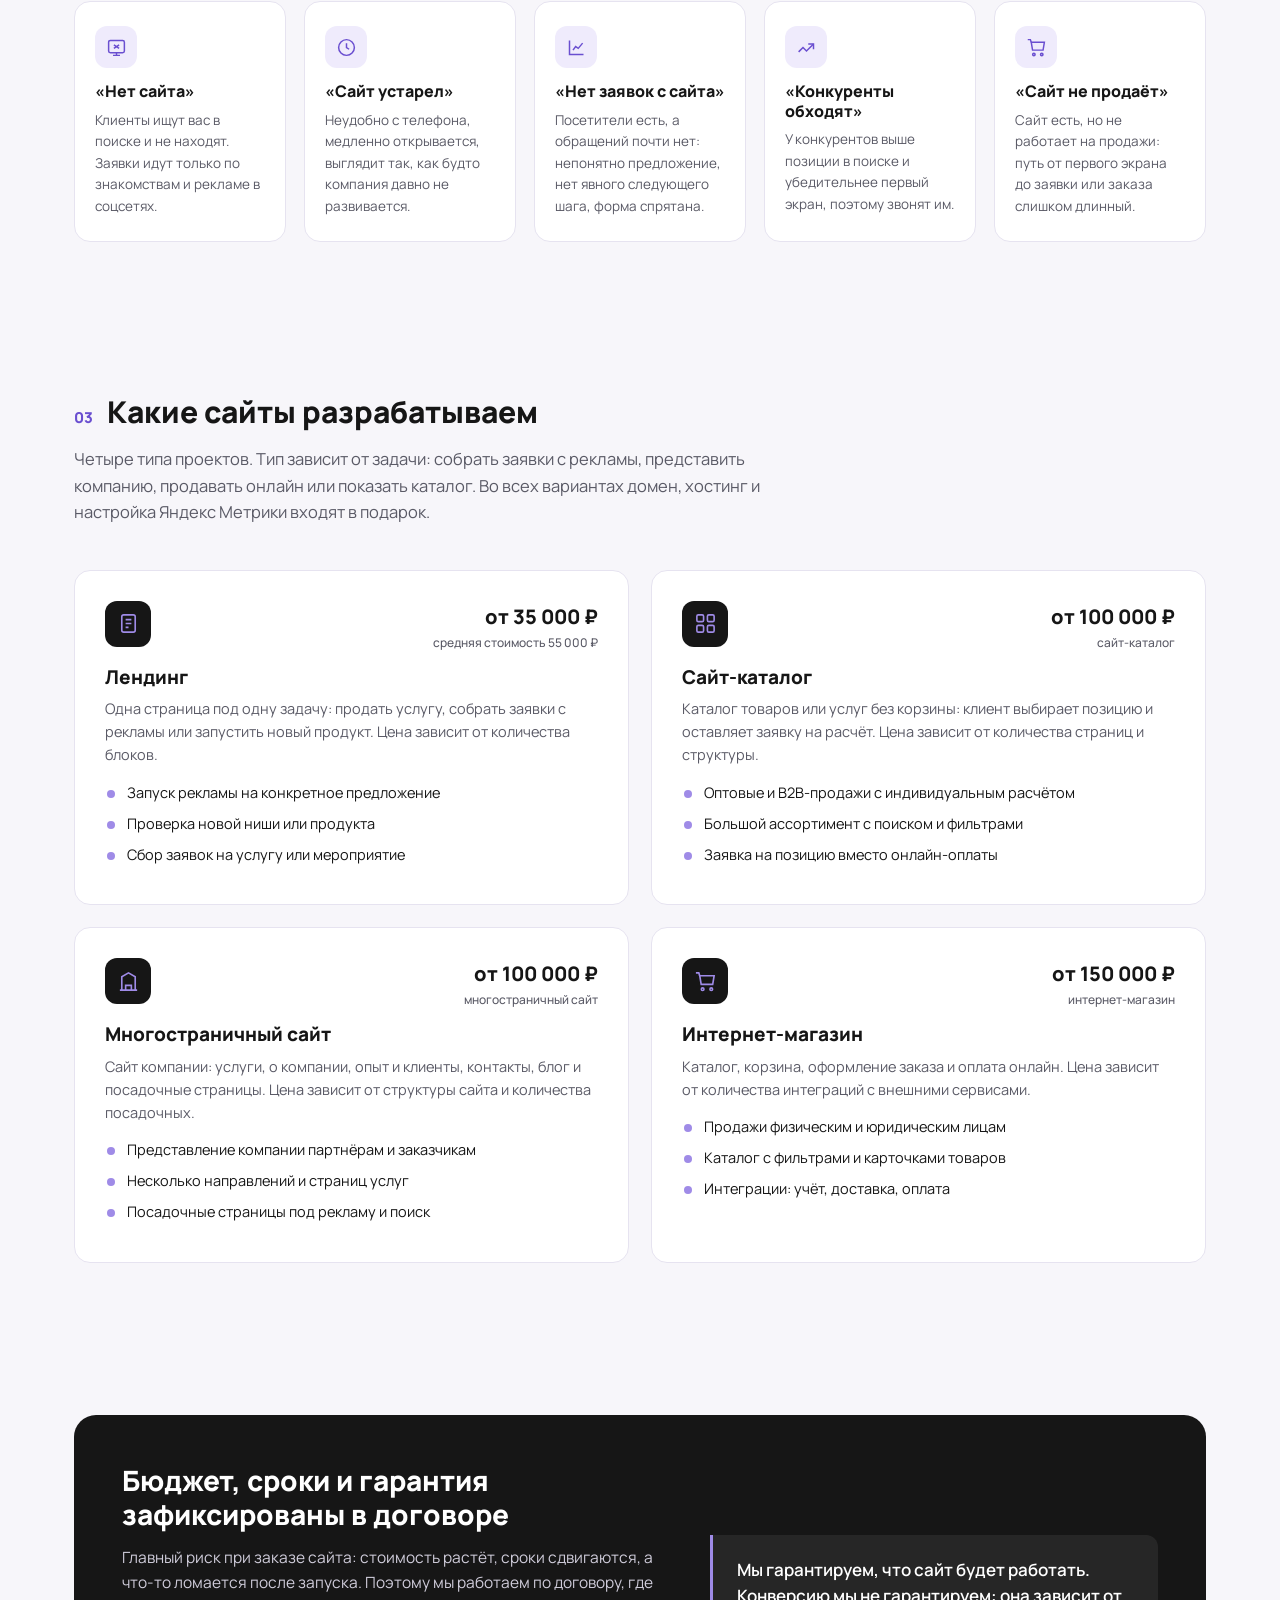
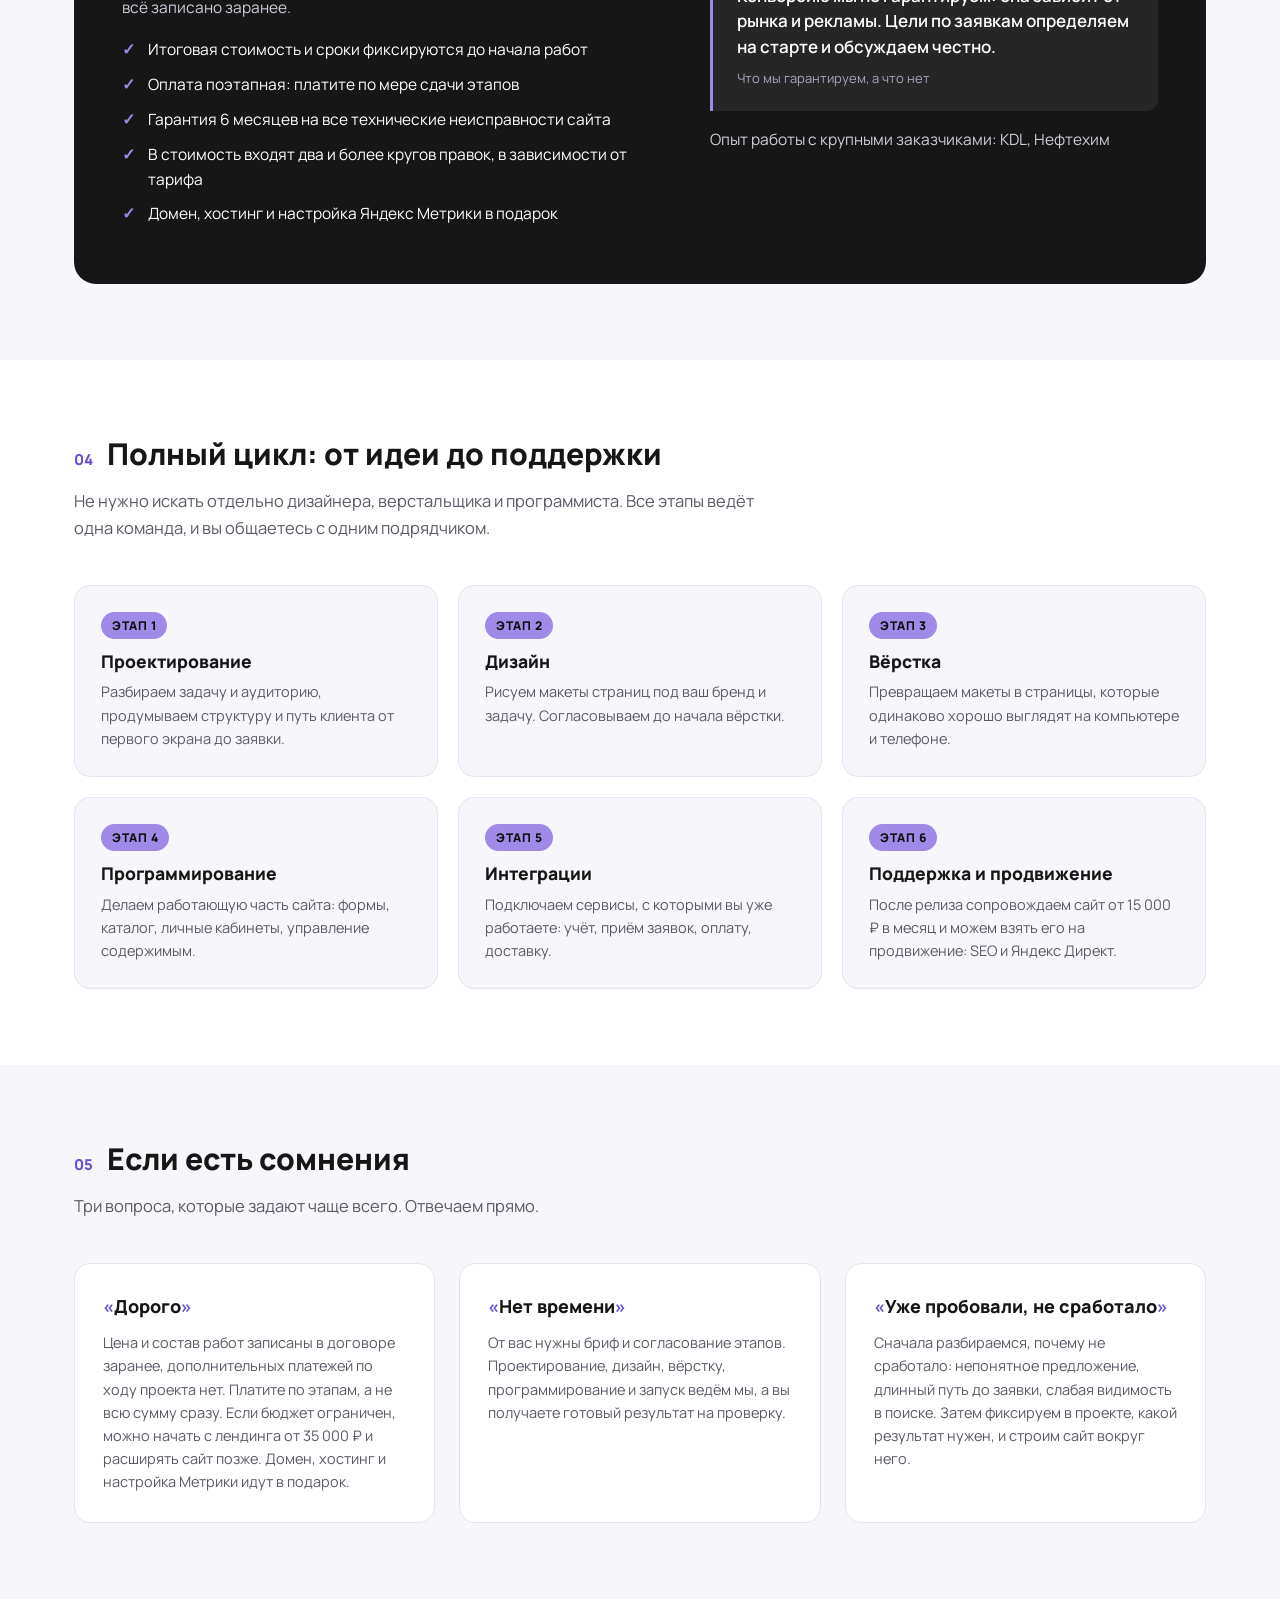
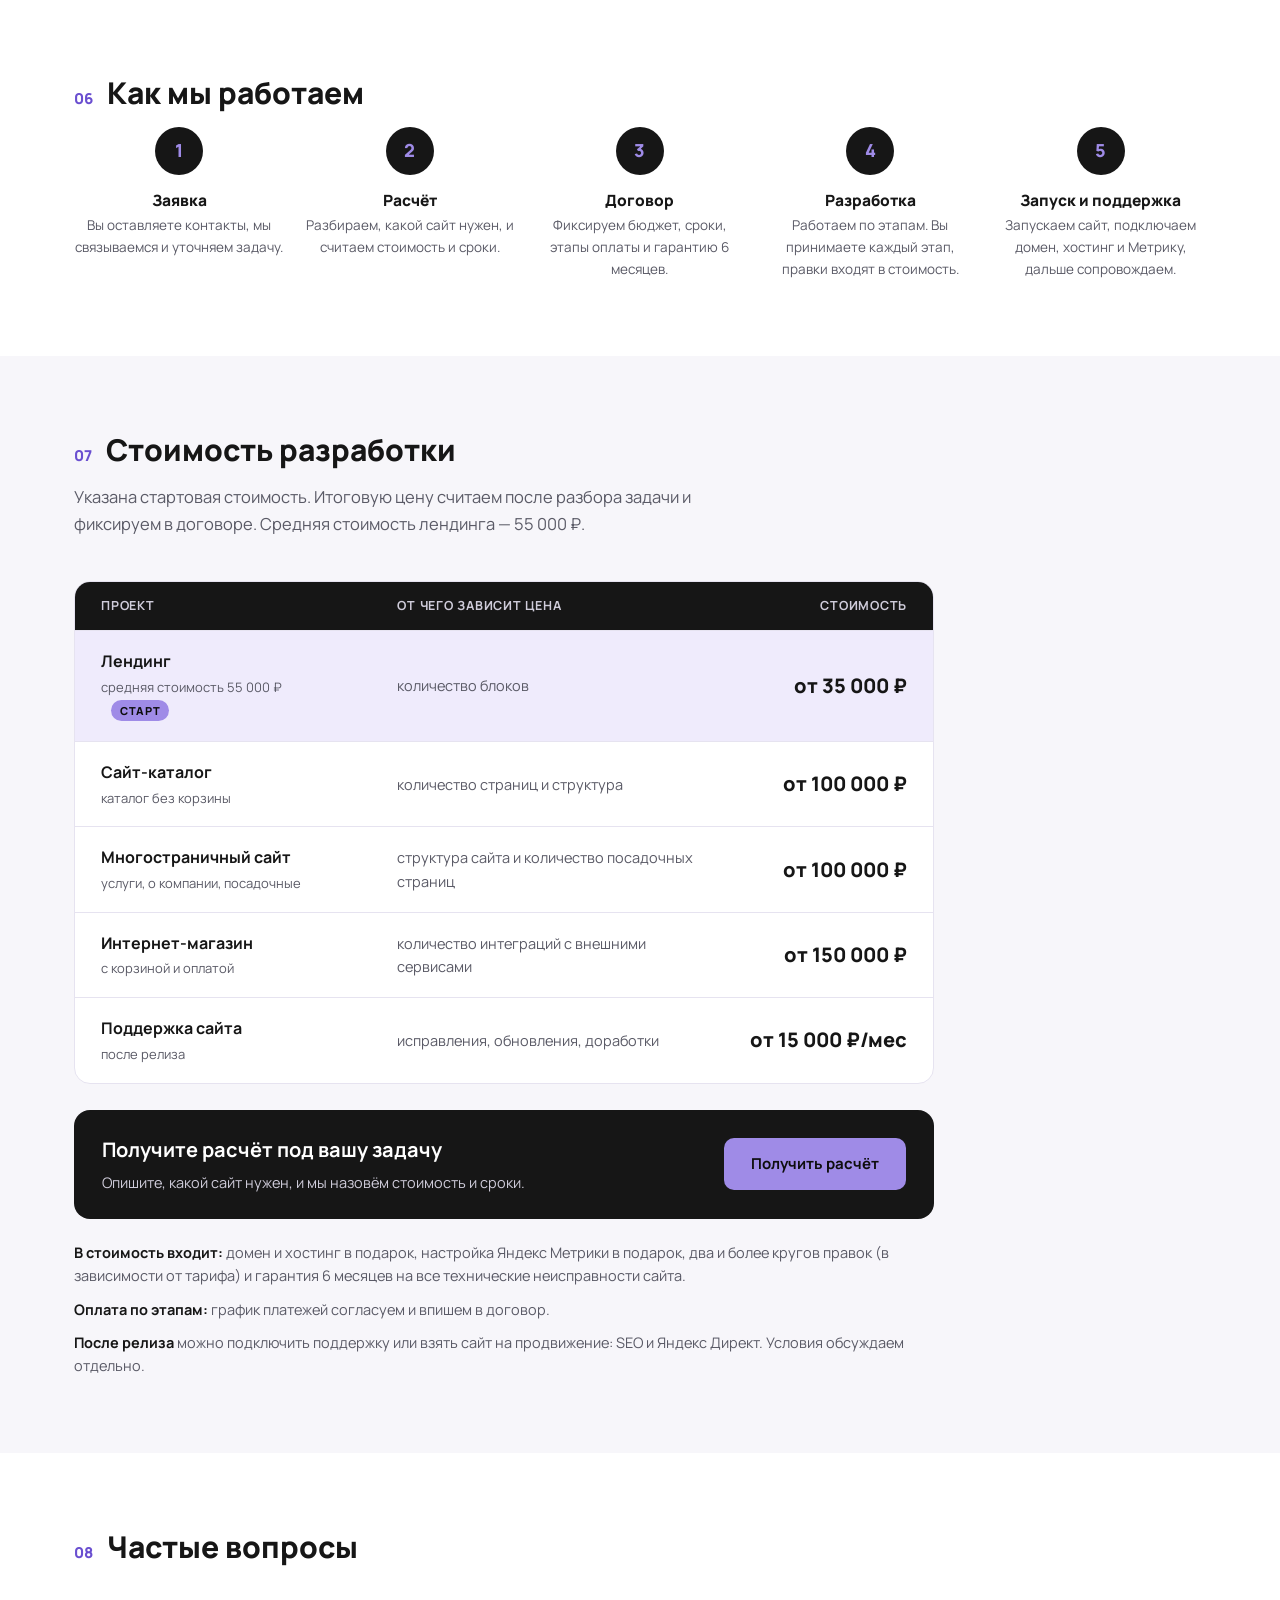
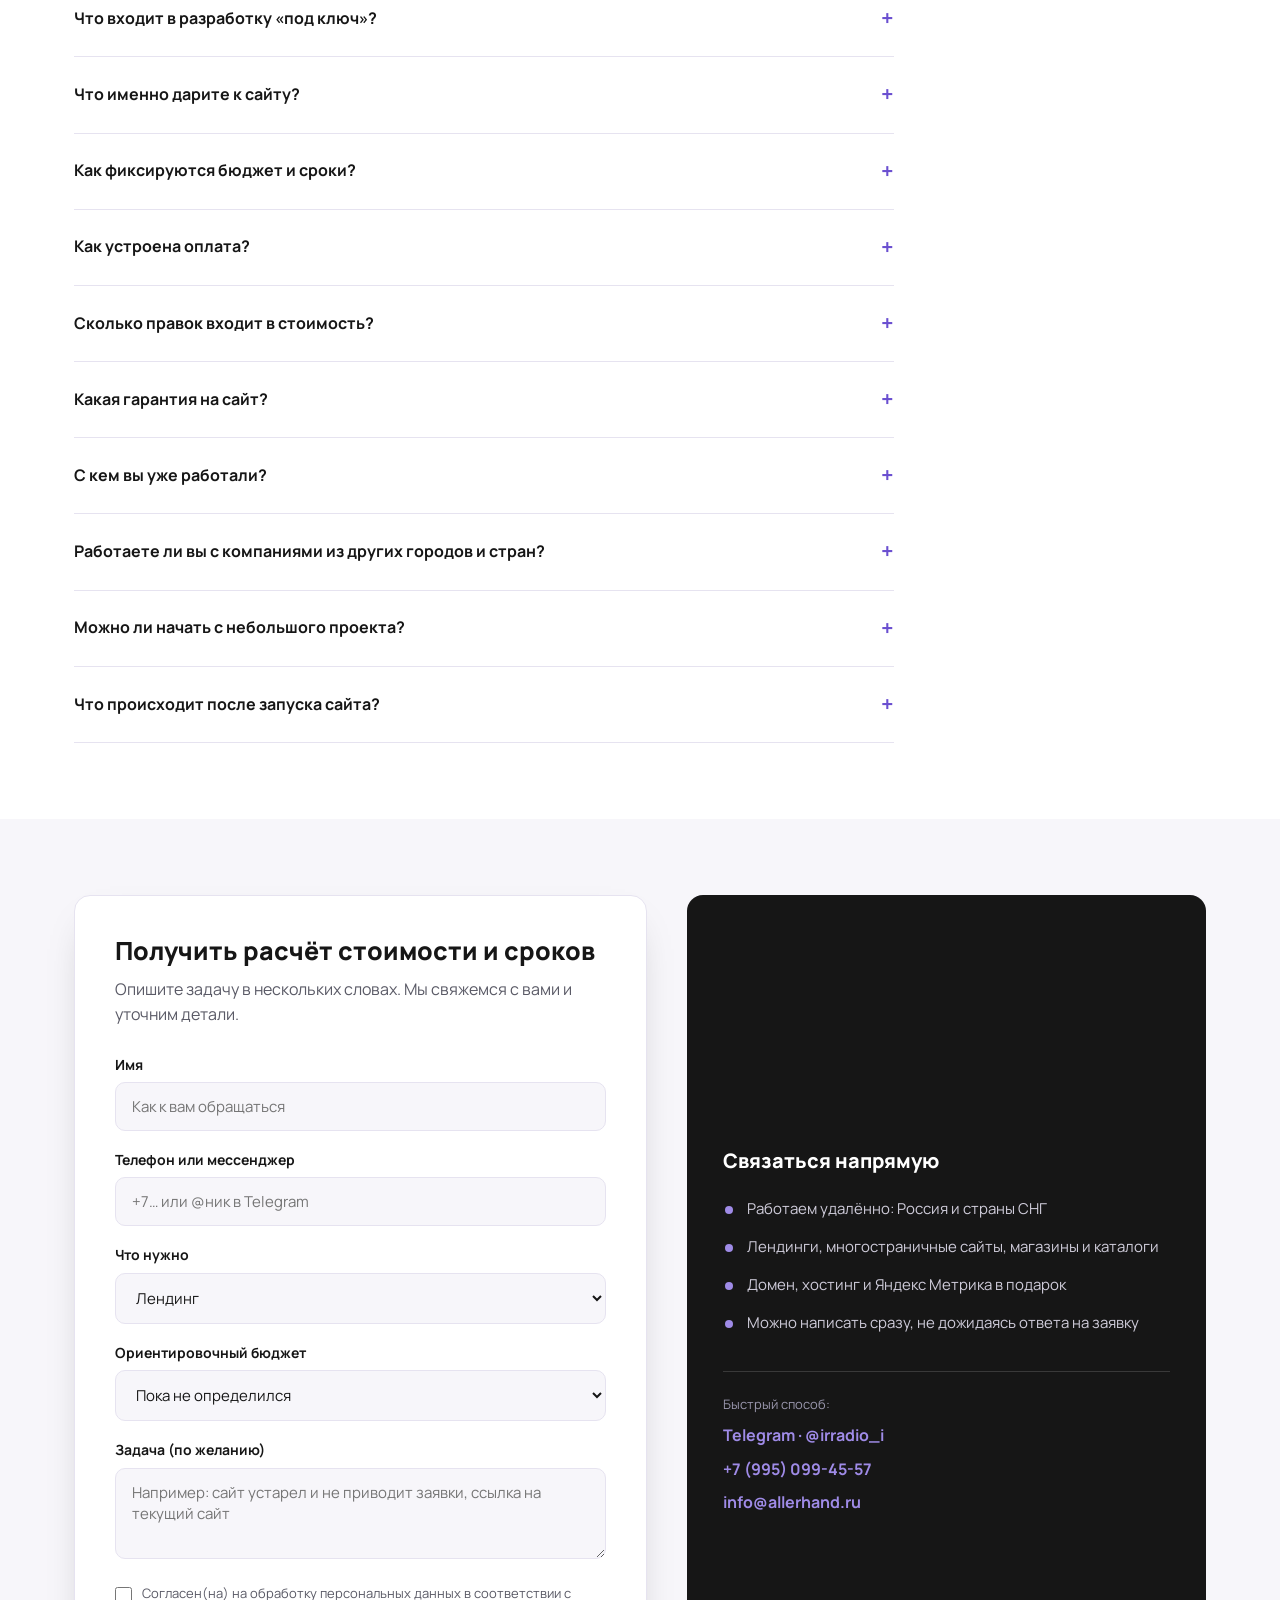
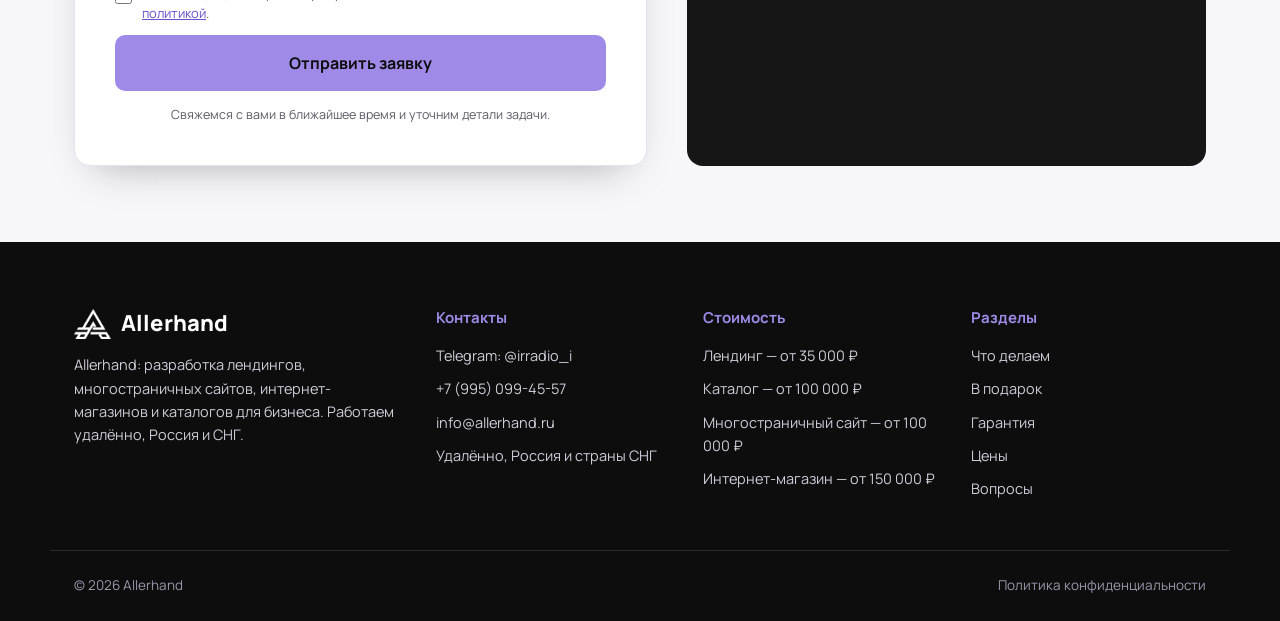
==== commit 110f0228: "Правки клиента: цены, УТП, гарантия, брендинг Allerhand, политика" ====
--- a/index.html
+++ b/index.html
@@ -3,11 +3,12 @@
 <head>
 <meta charset="UTF-8">
 <meta name="viewport" content="width=device-width, initial-scale=1.0">
-<title>Разработка сайтов и интернет-магазинов под ключ для бизнеса</title>
-<meta name="description" content="Разработка лендингов, корпоративных сайтов, интернет-магазинов и каталогов под ключ. Бюджет и сроки фиксируем в договоре, оплата по этапам. Лендинг от 50 000 ₽.">
+<title>Allerhand: разработка сайтов и интернет-магазинов под ключ</title>
+<meta name="description" content="Allerhand: разработка лендингов, многостраничных сайтов, интернет-магазинов и каталогов под ключ. Домен и хостинг в подарок, гарантия 6 месяцев. Лендинг от 35 000 ₽.">
 <link rel="preconnect" href="https://fonts.googleapis.com">
 <link rel="preconnect" href="https://fonts.gstatic.com" crossorigin>
-<link href="https://fonts.googleapis.com/css2?family=Manrope:wght@600;700;800&family=Inter:wght@400;500;600;700&display=swap" rel="stylesheet">
+<link href="https://fonts.googleapis.com/css2?family=Manrope:wght@400;500;600;700;800&display=swap" rel="stylesheet">
+<link rel="icon" type="image/png" href="img/favicon.png">
 <link rel="stylesheet" href="styles.css">
 <link rel="stylesheet" href="blog/blog.css">
 <link rel="alternate" type="application/rss+xml" title="Блог" href="feed.xml">
@@ -16,12 +17,12 @@
 
 <header class="header" id="header">
   <div class="container header__inner">
-    <a href="#top" class="logo" aria-label="Сайты под ключ">
-      <svg class="logo__icon" viewBox="0 0 32 32" fill="none"><rect width="32" height="32" rx="8" fill="#16225B"/><rect x="6" y="8" width="20" height="16" rx="3" stroke="#fff" stroke-width="2"/><path d="M6 13h20" stroke="#fff" stroke-width="2"/><circle cx="9.6" cy="10.5" r="1" fill="#FF7A3D"/><path d="M13.5 17.5l-2 2 2 2M18.5 17.5l2 2-2 2" stroke="#FF7A3D" stroke-width="1.8" stroke-linecap="round" stroke-linejoin="round"/></svg>
-      Сайты под ключ<span class="logo__suffix"> · для бизнеса</span>
+    <a href="#top" class="logo" aria-label="Allerhand">
+      <img class="logo__icon" src="img/logo.png" alt="" width="34" height="28">
+      Allerhand<span class="logo__suffix"> · сайты под ключ</span>
     </a>
     <nav class="nav" id="nav">
-      <a href="#pains">Узнаёте себя</a>
+      <a href="#gifts">В подарок</a>
       <a href="#services">Что делаем</a>
       <a href="#guarantees">Гарантии</a>
       <a href="#steps">Как работаем</a>
@@ -30,7 +31,7 @@
       <a href="#contacts">Контакты</a>
     <!-- BLOGNAV:START --><!-- BLOGNAV:END --></nav>
     <div class="header__actions">
-      <a href="https://t.me/irradio_i" target="_blank" rel="noopener" class="header__phone">@irradio_i</a>
+      <a href="tel:+79950994557" class="header__phone">+7 (995) 099-45-57</a>
       <a href="#contact" class="btn btn--accent">Получить расчёт</a>
       <button class="burger" id="burger" aria-label="Меню"><span></span><span></span><span></span></button>
     </div>
@@ -43,17 +44,17 @@
   <section class="hero">
     <div class="container hero__grid">
       <div class="hero__text">
-        <div class="eyebrow">Разработка сайтов и интернет-магазинов под ключ · для бизнеса</div>
+        <div class="eyebrow">Allerhand · сайты и интернет-магазины под ключ · для бизнеса</div>
         <h1>Сайт, который <em>приводит заявки</em>, а не просто висит в интернете</h1>
-        <p class="hero__lead">Разрабатываем лендинги, корпоративные сайты, интернет-магазины и каталоги: от проектирования и дизайна до программирования, интеграций и поддержки. Бюджет и сроки фиксируем в договоре, платите по этапам.</p>
+        <p class="hero__lead">Разрабатываем лендинги, многостраничные сайты, интернет-магазины и каталоги: от проектирования и дизайна до программирования, интеграций и поддержки. Домен и хостинг дарим, гарантия на сайт 6 месяцев, бюджет и сроки фиксируем в договоре.</p>
         <div class="hero__cta">
           <a href="#contact" class="btn btn--accent btn--lg">Получить расчёт</a>
           <a href="#prices" class="btn btn--outline btn--lg">Смотреть цены</a>
         </div>
         <div class="hero__stats">
-          <div class="stat"><span class="stat__num">от 50 000 ₽</span><span class="stat__label">лендинг</span></div>
-          <div class="stat"><span class="stat__num">В договоре</span><span class="stat__label">бюджет и сроки</span></div>
-          <div class="stat"><span class="stat__num">По этапам</span><span class="stat__label">оплата работ</span></div>
+          <div class="stat"><span class="stat__num">от 35 000 ₽</span><span class="stat__label">лендинг</span></div>
+          <div class="stat"><span class="stat__num">В подарок</span><span class="stat__label">домен и хостинг</span></div>
+          <div class="stat"><span class="stat__num">6 месяцев</span><span class="stat__label">гарантия на сайт</span></div>
         </div>
       </div>
       <div class="hero__card">
@@ -63,9 +64,10 @@
           <div class="hero__card-title">Что фиксируем до начала работ</div>
           <ul class="hero__card-list">
             <li>Состав проекта и итоговую стоимость, без доплат по ходу</li>
+            <li>Количество кругов правок: два и более, в зависимости от тарифа</li>
             <li>Сроки каждого этапа: проектирование, дизайн, вёрстка, запуск</li>
             <li>График оплаты: платите по мере сдачи этапов</li>
-            <li>Условия гарантии и поддержки после запуска</li>
+            <li>Гарантию: 6 месяцев на все технические неисправности</li>
           </ul>
           <a href="#contact" class="btn btn--accent btn--block">Оставить заявку на расчёт</a>
         </div>
@@ -73,11 +75,48 @@
     </div>
   </section>
 
+  <!-- В ПОДАРОК -->
+  <section class="section gifts" id="gifts">
+    <div class="container">
+      <div class="section-head">
+        <span class="section-head__num">01</span>
+        <span class="section-head__title">Сайт под ключ: что входит в подарок</span>
+      </div>
+      <p class="section-lead">Вы заказываете сайт, а всё, что нужно для запуска, получаете в комплекте. Не придётся отдельно искать, покупать и настраивать.</p>
+      <div class="gifts__grid">
+        <div class="gift">
+          <div class="gift__icon"><svg viewBox="0 0 24 24" fill="none" stroke="currentColor" stroke-width="1.7"><circle cx="12" cy="12" r="9"/><path d="M3 12h18M12 3c3 3 3 15 0 18M12 3c-3 3-3 15 0 18"/></svg></div>
+          <span class="gift__tag">В подарок</span>
+          <h3>Домен</h3>
+          <p>Адрес сайта регистрируем и подключаем сами. Вам остаётся только выбрать название.</p>
+        </div>
+        <div class="gift">
+          <div class="gift__icon"><svg viewBox="0 0 24 24" fill="none" stroke="currentColor" stroke-width="1.7"><rect x="3" y="4" width="18" height="6" rx="1.5"/><rect x="3" y="14" width="18" height="6" rx="1.5"/><path d="M7 7h.01M7 17h.01"/></svg></div>
+          <span class="gift__tag">В подарок</span>
+          <h3>Хостинг</h3>
+          <p>Размещаем сайт на хостинге и настраиваем так, чтобы он работал сразу после запуска.</p>
+        </div>
+        <div class="gift">
+          <div class="gift__icon"><svg viewBox="0 0 24 24" fill="none" stroke="currentColor" stroke-width="1.7"><path d="M4 4v16h16"/><path d="M8 15l3-4 3 2 5-6"/></svg></div>
+          <span class="gift__tag">В подарок</span>
+          <h3>Яндекс Метрика</h3>
+          <p>Настраиваем счётчик и цели, чтобы вы видели, сколько людей приходит на сайт и сколько оставляет заявки.</p>
+        </div>
+        <div class="gift">
+          <div class="gift__icon"><svg viewBox="0 0 24 24" fill="none" stroke="currentColor" stroke-width="1.7"><path d="M12 3l7 3v5c0 5-3 8-7 10-4-2-7-5-7-10V6l7-3z"/><path d="M9 12l2 2 4-4"/></svg></div>
+          <span class="gift__tag gift__tag--dark">Входит в стоимость</span>
+          <h3>Гарантия 6 месяцев</h3>
+          <p>Устраняем все технические неисправности сайта в течение 6 месяцев после запуска. Мы гарантируем, что сайт работает.</p>
+        </div>
+      </div>
+    </div>
+  </section>
+
   <!-- БОЛИ -->
   <section class="section pains" id="pains">
     <div class="container">
       <div class="section-head">
-        <span class="section-head__num">01</span>
+        <span class="section-head__num">02</span>
         <span class="section-head__title">С чем приходят к нам</span>
       </div>
       <p class="section-lead">Обычно запрос звучит одной из пяти фраз. За каждой стоит понятная причина и понятное решение.</p>
@@ -115,18 +154,18 @@
   <section class="section services" id="services">
     <div class="container">
       <div class="section-head">
-        <span class="section-head__num">02</span>
+        <span class="section-head__num">03</span>
         <span class="section-head__title">Какие сайты разрабатываем</span>
       </div>
-      <p class="section-lead">Четыре типа проектов. Тип зависит от задачи: собрать заявки с рекламы, представить компанию, продавать онлайн или показать каталог.</p>
+      <p class="section-lead">Четыре типа проектов. Тип зависит от задачи: собрать заявки с рекламы, представить компанию, продавать онлайн или показать каталог. Во всех вариантах домен, хостинг и настройка Яндекс Метрики входят в подарок.</p>
       <div class="services__grid">
         <div class="service">
           <div class="service__top">
             <div class="service__icon"><svg viewBox="0 0 24 24" fill="none" stroke="currentColor" stroke-width="1.7"><rect x="5" y="3" width="14" height="18" rx="2"/><path d="M9 8h6M9 12h6M9 16h3"/></svg></div>
-            <div class="service__price">от 50 000 ₽<small>лендинг</small></div>
+            <div class="service__price">от 35 000 ₽<small>средняя стоимость 55 000 ₽</small></div>
           </div>
           <h3>Лендинг</h3>
-          <p>Одна страница под одну задачу: продать услугу, собрать заявки с рекламы или запустить новый продукт.</p>
+          <p>Одна страница под одну задачу: продать услугу, собрать заявки с рекламы или запустить новый продукт. Цена зависит от количества блоков.</p>
           <ul>
             <li>Запуск рекламы на конкретное предложение</li>
             <li>Проверка новой ниши или продукта</li>
@@ -136,10 +175,10 @@
         <div class="service">
           <div class="service__top">
             <div class="service__icon"><svg viewBox="0 0 24 24" fill="none" stroke="currentColor" stroke-width="1.7"><rect x="3" y="3" width="7" height="7" rx="1.5"/><rect x="14" y="3" width="7" height="7" rx="1.5"/><rect x="3" y="14" width="7" height="7" rx="1.5"/><rect x="14" y="14" width="7" height="7" rx="1.5"/></svg></div>
-            <div class="service__price">от 150 000 ₽<small>сайт-каталог</small></div>
+            <div class="service__price">от 100 000 ₽<small>сайт-каталог</small></div>
           </div>
           <h3>Сайт-каталог</h3>
-          <p>Каталог товаров или услуг без корзины: клиент выбирает позицию и оставляет заявку на расчёт.</p>
+          <p>Каталог товаров или услуг без корзины: клиент выбирает позицию и оставляет заявку на расчёт. Цена зависит от количества страниц и структуры.</p>
           <ul>
             <li>Оптовые и B2B-продажи с индивидуальным расчётом</li>
             <li>Большой ассортимент с поиском и фильтрами</li>
@@ -149,23 +188,23 @@
         <div class="service">
           <div class="service__top">
             <div class="service__icon"><svg viewBox="0 0 24 24" fill="none" stroke="currentColor" stroke-width="1.7"><path d="M3 21h18M5 21V7l7-4 7 4v14"/><path d="M9 21v-5h6v5M9 10h.01M15 10h.01M9 13h.01M15 13h.01"/></svg></div>
-            <div class="service__price">от 200 000 ₽<small>корпоративный сайт</small></div>
-          </div>
-          <h3>Корпоративный сайт</h3>
-          <p>Многостраничный сайт компании: услуги, о компании, опыт и клиенты, контакты, блог.</p>
+            <div class="service__price">от 100 000 ₽<small>многостраничный сайт</small></div>
+          </div>
+          <h3>Многостраничный сайт</h3>
+          <p>Сайт компании: услуги, о компании, опыт и клиенты, контакты, блог и посадочные страницы. Цена зависит от структуры сайта и количества посадочных.</p>
           <ul>
             <li>Представление компании партнёрам и заказчикам</li>
             <li>Несколько направлений и страниц услуг</li>
-            <li>Интеграции с рабочими системами компании</li>
+            <li>Посадочные страницы под рекламу и поиск</li>
           </ul>
         </div>
         <div class="service">
           <div class="service__top">
             <div class="service__icon"><svg viewBox="0 0 24 24" fill="none" stroke="currentColor" stroke-width="1.7"><path d="M6 6h15l-1.5 9h-12z"/><path d="M6 6L5 3H2"/><circle cx="9" cy="20" r="1.4"/><circle cx="18" cy="20" r="1.4"/></svg></div>
-            <div class="service__price">от 300 000 ₽<small>интернет-магазин</small></div>
+            <div class="service__price">от 150 000 ₽<small>интернет-магазин</small></div>
           </div>
           <h3>Интернет-магазин</h3>
-          <p>Каталог, корзина, оформление заказа и оплата онлайн. Подключаем рабочие сервисы магазина.</p>
+          <p>Каталог, корзина, оформление заказа и оплата онлайн. Цена зависит от количества интеграций с внешними сервисами.</p>
           <ul>
             <li>Продажи физическим и юридическим лицам</li>
             <li>Каталог с фильтрами и карточками товаров</li>
@@ -181,21 +220,22 @@
     <div class="container">
       <div class="why__box">
         <div>
-          <h2>Бюджет и сроки зафиксированы в договоре</h2>
-          <p>Главный риск при заказе сайта: стоимость растёт, сроки сдвигаются, а результата не видно. Поэтому мы работаем по договору, где всё записано заранее.</p>
+          <h2>Бюджет, сроки и гарантия зафиксированы в договоре</h2>
+          <p>Главный риск при заказе сайта: стоимость растёт, сроки сдвигаются, а что-то ломается после запуска. Поэтому мы работаем по договору, где всё записано заранее.</p>
           <ul class="why__list">
             <li>Итоговая стоимость и сроки фиксируются до начала работ</li>
             <li>Оплата поэтапная: платите по мере сдачи этапов</li>
-            <li>Условия гарантии прописываем в договоре</li>
-            <li>Опыт работы с крупными заказчиками</li>
+            <li>Гарантия 6 месяцев на все технические неисправности сайта</li>
+            <li>В стоимость входят два и более кругов правок, в зависимости от тарифа</li>
+            <li>Домен, хостинг и настройка Яндекс Метрики в подарок</li>
           </ul>
         </div>
         <div>
           <div class="why__quote">
-            Сайт нужен не ради сайта, а ради заявок. Поэтому в проекте сразу определяем, что считать результатом: рост заявок, конверсии, позиции в поиске.
-            <small>Как мы ставим цели проекта</small>
-          </div>
-          <div class="why__clients" aria-label="Опыт работы с крупными заказчиками"><span>КДЛ</span><span>Нефтехим</span></div>
+            Мы гарантируем, что сайт будет работать. Конверсию мы не гарантируем: она зависит от рынка и рекламы. Цели по заявкам определяем на старте и обсуждаем честно.
+            <small>Что мы гарантируем, а что нет</small>
+          </div>
+          <p class="why__clients">Опыт работы с крупными заказчиками: KDL, Нефтехим</p>
         </div>
       </div>
     </div>
@@ -205,7 +245,7 @@
   <section class="section cycle" id="cycle">
     <div class="container">
       <div class="section-head">
-        <span class="section-head__num">03</span>
+        <span class="section-head__num">04</span>
         <span class="section-head__title">Полный цикл: от идеи до поддержки</span>
       </div>
       <p class="section-lead">Не нужно искать отдельно дизайнера, верстальщика и программиста. Все этапы ведёт одна команда, и вы общаетесь с одним подрядчиком.</p>
@@ -237,8 +277,8 @@
         </div>
         <div class="cycle__item">
           <b>Этап 6</b>
-          <h3>Поддержка</h3>
-          <p>После запуска сопровождаем сайт: исправления, обновления, доработки. От 10 000 ₽ в месяц.</p>
+          <h3>Поддержка и продвижение</h3>
+          <p>После релиза сопровождаем сайт от 15 000 ₽ в месяц и можем взять его на продвижение: SEO и Яндекс Директ.</p>
         </div>
       </div>
     </div>
@@ -248,14 +288,14 @@
   <section class="section doubts" id="doubts">
     <div class="container">
       <div class="section-head">
-        <span class="section-head__num">04</span>
+        <span class="section-head__num">05</span>
         <span class="section-head__title">Если есть сомнения</span>
       </div>
       <p class="section-lead">Три вопроса, которые задают чаще всего. Отвечаем прямо.</p>
       <div class="doubts__grid">
         <div class="doubt">
           <div class="doubt__q">Дорого</div>
-          <p>Цена и состав работ записаны в договоре заранее, дополнительных платежей по ходу проекта нет. Платите по этапам, а не всю сумму сразу. Если бюджет ограничен, можно начать с лендинга от 50 000 ₽ и расширять сайт позже.</p>
+          <p>Цена и состав работ записаны в договоре заранее, дополнительных платежей по ходу проекта нет. Платите по этапам, а не всю сумму сразу. Если бюджет ограничен, можно начать с лендинга от 35 000 ₽ и расширять сайт позже. Домен, хостинг и настройка Метрики идут в подарок.</p>
         </div>
         <div class="doubt">
           <div class="doubt__q">Нет времени</div>
@@ -273,7 +313,7 @@
   <section class="section steps" id="steps">
     <div class="container">
       <div class="section-head">
-        <span class="section-head__num">05</span>
+        <span class="section-head__num">06</span>
         <span class="section-head__title">Как мы работаем</span>
       </div>
       <div class="steps__grid">
@@ -290,17 +330,17 @@
         <div class="step">
           <span class="step__num">3</span>
           <h3>Договор</h3>
-          <p>Фиксируем бюджет, сроки, этапы оплаты и условия гарантии.</p>
+          <p>Фиксируем бюджет, сроки, этапы оплаты и гарантию 6 месяцев.</p>
         </div>
         <div class="step">
           <span class="step__num">4</span>
           <h3>Разработка</h3>
-          <p>Работаем по этапам. Вы видите результат и принимаете каждый этап.</p>
+          <p>Работаем по этапам. Вы принимаете каждый этап, правки входят в стоимость.</p>
         </div>
         <div class="step">
           <span class="step__num">5</span>
           <h3>Запуск и поддержка</h3>
-          <p>Запускаем сайт и при желании сопровождаем его дальше.</p>
+          <p>Запускаем сайт, подключаем домен, хостинг и Метрику, дальше сопровождаем.</p>
         </div>
       </div>
     </div>
@@ -310,17 +350,17 @@
   <section class="section prices" id="prices">
     <div class="container">
       <div class="section-head">
-        <span class="section-head__num">06</span>
+        <span class="section-head__num">07</span>
         <span class="section-head__title">Стоимость разработки</span>
       </div>
-      <p class="section-lead">Указана стартовая стоимость. Итоговую цену считаем после разбора задачи и фиксируем в договоре.</p>
+      <p class="section-lead">Указана стартовая стоимость. Итоговую цену считаем после разбора задачи и фиксируем в договоре. Средняя стоимость лендинга — 55 000 ₽.</p>
       <div class="prices__table">
-        <div class="price-row price-row--head"><span>Проект</span><span>Для чего</span><span style="text-align:right">Стоимость</span></div>
-        <div class="price-row price-row--hit"><div class="price-row__name">Лендинг<small>одна страница</small></div><div class="price-row__each">заявки с рекламы, запуск продукта или услуги</div><div class="price-row__sum">от 50 000 ₽</div></div>
-        <div class="price-row"><div class="price-row__name">Сайт-каталог<small>каталог без корзины</small></div><div class="price-row__each">B2B-продажи, расчёт по заявке</div><div class="price-row__sum">от 150 000 ₽</div></div>
-        <div class="price-row"><div class="price-row__name">Корпоративный сайт<small>многостраничный</small></div><div class="price-row__each">представление компании, услуги, блог</div><div class="price-row__sum">от 200 000 ₽</div></div>
-        <div class="price-row"><div class="price-row__name">Интернет-магазин<small>с корзиной и оплатой</small></div><div class="price-row__each">онлайн-продажи, интеграции</div><div class="price-row__sum">от 300 000 ₽</div></div>
-        <div class="price-row"><div class="price-row__name">Поддержка сайта<small>после запуска</small></div><div class="price-row__each">исправления, обновления, доработки</div><div class="price-row__sum">от 10 000 ₽/мес</div></div>
+        <div class="price-row price-row--head"><span>Проект</span><span>От чего зависит цена</span><span style="text-align:right">Стоимость</span></div>
+        <div class="price-row price-row--hit"><div class="price-row__name">Лендинг<small>средняя стоимость 55 000 ₽</small></div><div class="price-row__each">количество блоков</div><div class="price-row__sum">от 35 000 ₽</div></div>
+        <div class="price-row"><div class="price-row__name">Сайт-каталог<small>каталог без корзины</small></div><div class="price-row__each">количество страниц и структура</div><div class="price-row__sum">от 100 000 ₽</div></div>
+        <div class="price-row"><div class="price-row__name">Многостраничный сайт<small>услуги, о компании, посадочные</small></div><div class="price-row__each">структура сайта и количество посадочных страниц</div><div class="price-row__sum">от 100 000 ₽</div></div>
+        <div class="price-row"><div class="price-row__name">Интернет-магазин<small>с корзиной и оплатой</small></div><div class="price-row__each">количество интеграций с внешними сервисами</div><div class="price-row__sum">от 150 000 ₽</div></div>
+        <div class="price-row"><div class="price-row__name">Поддержка сайта<small>после релиза</small></div><div class="price-row__each">исправления, обновления, доработки</div><div class="price-row__sum">от 15 000 ₽/мес</div></div>
       </div>
       <div class="promo">
         <div>
@@ -330,8 +370,9 @@
         <a href="#contact" class="btn btn--accent">Получить расчёт</a>
       </div>
       <div class="prices__notes">
+        <p><b>В стоимость входит:</b> домен и хостинг в подарок, настройка Яндекс Метрики в подарок, два и более кругов правок (в зависимости от тарифа) и гарантия 6 месяцев на все технические неисправности сайта.</p>
         <p><b>Оплата по этапам:</b> график платежей согласуем и впишем в договор.</p>
-        <p><b>Цена зависит от объёма:</b> количества страниц, сложности функций и интеграций. Точную сумму называем после разбора задачи.</p>
+        <p><b>После релиза</b> можно подключить поддержку или взять сайт на продвижение: SEO и Яндекс Директ. Условия обсуждаем отдельно.</p>
       </div>
     </div>
   </section>
@@ -340,13 +381,17 @@
   <section class="section faq" id="faq">
     <div class="container">
       <div class="section-head">
-        <span class="section-head__num">07</span>
+        <span class="section-head__num">08</span>
         <span class="section-head__title">Частые вопросы</span>
       </div>
       <div class="faq__list">
         <details class="faq__item">
           <summary>Что входит в разработку «под ключ»?</summary>
-          <p>Проектирование, дизайн, вёрстка, программирование и интеграции. После запуска можно подключить поддержку. Вам не нужно искать отдельных исполнителей и согласовывать их работу между собой.</p>
+          <p>Проектирование, дизайн, вёрстка, программирование и интеграции. Домен, хостинг и настройку Яндекс Метрики мы дарим. После запуска можно подключить поддержку или продвижение. Вам не нужно искать отдельных исполнителей и согласовывать их работу между собой.</p>
+        </details>
+        <details class="faq__item">
+          <summary>Что именно дарите к сайту?</summary>
+          <p>Домен, хостинг и настройку Яндекс Метрики: счётчик и цели, чтобы вы видели посетителей и заявки. Всё это входит в разработку сайта под ключ.</p>
         </details>
         <details class="faq__item">
           <summary>Как фиксируются бюджет и сроки?</summary>
@@ -357,12 +402,16 @@
           <p>Оплата поэтапная: вы платите по мере сдачи этапов работ. График платежей обсуждаем при расчёте и вписываем в договор.</p>
         </details>
         <details class="faq__item">
-          <summary>Что с гарантией результата?</summary>
-          <p>Условия гарантии прописываем в договоре. Результат сайта зависит и от рынка, и от рекламы, поэтому цели по заявкам и конверсии мы определяем на старте и обсуждаем честно, без обещаний «золотых гор».</p>
+          <summary>Сколько правок входит в стоимость?</summary>
+          <p>Два и более кругов правок, в зависимости от тарифа. Правки собираем одним списком по каждому этапу, так проект идёт быстрее и без путаницы.</p>
+        </details>
+        <details class="faq__item">
+          <summary>Какая гарантия на сайт?</summary>
+          <p>Гарантия на сайт — 6 месяцев на все технические неисправности. Мы гарантируем, что сайт будет работать. Конверсию и количество заявок мы не гарантируем: они зависят от рынка, рекламы и спроса. Цели по заявкам определяем на старте и обсуждаем честно.</p>
         </details>
         <details class="faq__item">
           <summary>С кем вы уже работали?</summary>
-          <p>Есть опыт с крупными заказчиками, среди них КДЛ и Нефтехим. Подробности проектов обсуждаем в личной переписке.</p>
+          <p>Есть опыт с крупными заказчиками, среди них KDL и Нефтехим. Подробности проектов обсуждаем в личной переписке.</p>
         </details>
         <details class="faq__item">
           <summary>Работаете ли вы с компаниями из других городов и стран?</summary>
@@ -370,11 +419,11 @@
         </details>
         <details class="faq__item">
           <summary>Можно ли начать с небольшого проекта?</summary>
-          <p>Да. Можно начать с лендинга от 50 000 ₽, проверить, как он работает, и позже расширить проект до полноценного сайта или магазина.</p>
+          <p>Да. Можно начать с лендинга от 35 000 ₽, проверить, как он работает, и позже расширить проект до полноценного сайта или магазина.</p>
         </details>
         <details class="faq__item">
           <summary>Что происходит после запуска сайта?</summary>
-          <p>Можно подключить поддержку от 10 000 ₽ в месяц: исправления, обновления и доработки. Если поддержка не нужна, сайт остаётся за вами.</p>
+          <p>Можно подключить поддержку от 15 000 ₽ в месяц: исправления, обновления и доработки. А ещё после релиза мы можем взять сайт на продвижение: SEO и Яндекс Директ, чтобы он приводил заявки.</p>
         </details>
       </div>
     </div>
@@ -400,7 +449,7 @@
             <label for="f-type">Что нужно</label>
             <select id="f-type" name="project_type">
               <option>Лендинг</option>
-              <option>Корпоративный сайт</option>
+              <option>Многостраничный сайт</option>
               <option>Интернет-магазин</option>
               <option>Сайт-каталог</option>
               <option>Поддержка существующего сайта</option>
@@ -410,10 +459,10 @@
           <div class="form__row">
             <label for="f-budget">Ориентировочный бюджет</label>
             <select id="f-budget" name="budget">
-              <option>До 100 000 ₽</option>
+              <option>До 50 000 ₽</option>
+              <option>50 000 – 100 000 ₽</option>
               <option>100 000 – 200 000 ₽</option>
-              <option>200 000 – 400 000 ₽</option>
-              <option>Более 400 000 ₽</option>
+              <option>Более 200 000 ₽</option>
               <option selected>Пока не определился</option>
             </select>
           </div>
@@ -430,12 +479,15 @@
         <div class="coverage__title">Связаться напрямую</div>
         <ul class="coverage__list">
           <li>Работаем удалённо: Россия и страны СНГ</li>
-          <li>Лендинги, корпоративные сайты, магазины и каталоги</li>
+          <li>Лендинги, многостраничные сайты, магазины и каталоги</li>
+          <li>Домен, хостинг и Яндекс Метрика в подарок</li>
           <li>Можно написать сразу, не дожидаясь ответа на заявку</li>
         </ul>
         <div class="coverage__contact">
           <span>Быстрый способ:</span>
           <a href="https://t.me/irradio_i" target="_blank" rel="noopener">Telegram · @irradio_i</a>
+          <a href="tel:+79950994557">+7 (995) 099-45-57</a>
+          <a href="mailto:info@allerhand.ru">info@allerhand.ru</a>
         </div>
       </div>
     </div>
@@ -448,31 +500,34 @@
 <footer class="footer" id="contacts">
   <div class="container footer__grid">
     <div class="footer__col">
-      <div class="logo logo--footer">Сайты под ключ</div>
-      <p>Разработка лендингов, корпоративных сайтов, интернет-магазинов и каталогов для бизнеса. Работаем удалённо, Россия и СНГ.</p>
+      <div class="logo logo--footer"><img class="logo__icon" src="img/logo-white.png" alt="" width="34" height="28">Allerhand</div>
+      <p>Allerhand: разработка лендингов, многостраничных сайтов, интернет-магазинов и каталогов для бизнеса. Работаем удалённо, Россия и СНГ.</p>
     </div>
     <div class="footer__col">
       <div class="footer__title">Контакты</div>
       <a href="https://t.me/irradio_i" target="_blank" rel="noopener">Telegram: @irradio_i</a>
+      <a href="tel:+79950994557">+7 (995) 099-45-57</a>
+      <a href="mailto:info@allerhand.ru">info@allerhand.ru</a>
       <p>Удалённо, Россия и страны СНГ</p>
     </div>
     <div class="footer__col">
       <div class="footer__title">Стоимость</div>
-      <p>Лендинг — от 50 000 ₽</p>
-      <p>Каталог — от 150 000 ₽</p>
-      <p>Корпоративный сайт — от 200 000 ₽</p>
-      <p>Интернет-магазин — от 300 000 ₽</p>
+      <p>Лендинг — от 35 000 ₽</p>
+      <p>Каталог — от 100 000 ₽</p>
+      <p>Многостраничный сайт — от 100 000 ₽</p>
+      <p>Интернет-магазин — от 150 000 ₽</p>
     </div>
     <div class="footer__col">
       <div class="footer__title">Разделы</div>
       <a href="#services">Что делаем</a>
-      <a href="#guarantees">Гарантии</a>
+      <a href="#gifts">В подарок</a>
+      <a href="#guarantees">Гарантия</a>
       <a href="#prices">Цены</a>
       <a href="#faq">Вопросы</a>
     </div>
   </div>
   <div class="container footer__bottom">
-    <span>© <span id="year"></span> Разработка сайтов под ключ</span>
+    <span>© <span id="year"></span> Allerhand</span>
     <a href="privacy.html">Политика конфиденциальности</a>
   </div>
 </footer>
--- a/styles.css
+++ b/styles.css
@@ -1,23 +1,23 @@
 :root{
-  --navy:#16225B;
-  --navy-dark:#0E1740;
-  --navy-soft:#E8ECFB;
-  --gold:#FF7A3D;
-  --gold-dark:#B33F0B;
-  --gold-soft:#FFEDE3;
-  --cream:#F6F8FD;
+  --navy:#161616;
+  --navy-dark:#0D0D0D;
+  --navy-soft:#F1EEFB;
+  --gold:#9F8BE7;
+  --gold-dark:#6A4FD0;
+  --gold-soft:#EFEBFC;
+  --cream:#F7F6FA;
   --paper:#ffffff;
-  --ink:#141B3A;
-  --ink-soft:#566079;
-  --line:#E1E6F2;
+  --ink:#161616;
+  --ink-soft:#5A5A66;
+  --line:#E6E3F0;
   --radius:16px;
-  --shadow:0 18px 40px -22px rgba(22,34,91,.38);
+  --shadow:0 18px 40px -22px rgba(22,22,22,.38);
 }
 
 *{box-sizing:border-box;margin:0;padding:0}
 html{scroll-behavior:smooth}
 body{
-  font-family:'Inter',Arial,sans-serif;
+  font-family:'Manrope',Arial,sans-serif;
   color:var(--ink);
   background:var(--cream);
   line-height:1.6;
@@ -32,18 +32,18 @@
 /* BUTTONS */
 .btn{display:inline-flex;align-items:center;justify-content:center;gap:8px;padding:13px 26px;border-radius:10px;font-weight:700;font-size:15px;transition:.2s;border:1.5px solid transparent;cursor:pointer;white-space:nowrap;font-family:inherit}
 .btn--accent{background:var(--gold);color:var(--navy-dark)}
-.btn--accent:hover{background:#FF9462}
+.btn--accent:hover{background:#B3A3EE}
 .btn--outline{border-color:var(--navy);color:var(--navy)}
 .btn--outline:hover{background:var(--navy);color:#fff}
 .btn--lg{padding:16px 32px;font-size:16px}
 .btn--block{width:100%}
 
 /* HEADER */
-.header{position:sticky;top:0;z-index:100;background:rgba(246,248,253,.93);backdrop-filter:blur(10px);border-bottom:1px solid transparent;transition:.2s}
-.header.scrolled{border-bottom-color:var(--line);box-shadow:0 4px 16px -8px rgba(22,34,91,.22)}
+.header{position:sticky;top:0;z-index:100;background:rgba(247,246,250,.93);backdrop-filter:blur(10px);border-bottom:1px solid transparent;transition:.2s}
+.header.scrolled{border-bottom-color:var(--line);box-shadow:0 4px 16px -8px rgba(22,22,22,.22)}
 .header__inner{display:flex;align-items:center;justify-content:space-between;gap:24px;min-width:0;height:80px}
 .logo{display:flex;align-items:center;gap:10px;font-family:'Manrope',sans-serif;font-weight:800;font-size:21px;letter-spacing:.01em;color:var(--navy);flex-shrink:0}
-.logo__icon{width:34px;height:34px;flex-shrink:0}
+.logo__icon{width:auto;height:30px;flex-shrink:0}
 .logo__suffix{color:var(--gold-dark);font-weight:600;font-size:13px;letter-spacing:.02em}
 .logo--footer{font-size:22px;color:#fff;margin-bottom:12px}
 .nav{display:flex;gap:24px}
@@ -55,7 +55,7 @@
 .burger span{display:block;height:2px;background:var(--navy);border-radius:2px;transition:.2s}
 
 /* HERO (точечная сетка) */
-.hero{padding:64px 0 80px;background-image:radial-gradient(rgba(22,34,91,.13) 1.2px,transparent 1.2px);background-size:26px 26px}
+.hero{padding:64px 0 80px;background-image:radial-gradient(rgba(22,22,22,.13) 1.2px,transparent 1.2px);background-size:26px 26px}
 .hero__grid{display:grid;grid-template-columns:1.15fr .85fr;gap:56px;align-items:center}
 .eyebrow{color:var(--gold-dark);font-weight:700;font-size:13.5px;letter-spacing:.06em;text-transform:uppercase;margin-bottom:16px}
 .hero h1{font-size:40px;margin-bottom:20px}
@@ -69,7 +69,7 @@
 /* HERO CARD (окно браузера) */
 .hero__card{background:var(--paper);border:1px solid var(--line);border-radius:var(--radius);box-shadow:var(--shadow);overflow:hidden}
 .hero__bar{display:flex;align-items:center;gap:7px;padding:13px 18px;background:var(--navy-soft);border-bottom:1px solid var(--line)}
-.hero__bar i{display:block;width:10px;height:10px;border-radius:50%;background:#B7C0E6}
+.hero__bar i{display:block;width:10px;height:10px;border-radius:50%;background:#C9C3E6}
 .hero__bar i:first-child{background:var(--gold)}
 .hero__bar span{margin-left:10px;font-size:12px;color:var(--ink-soft);background:var(--paper);border-radius:999px;padding:3px 14px;font-weight:600}
 .hero__body{padding:28px 30px 32px}
@@ -87,10 +87,21 @@
 .section-head__title{font-family:'Manrope',sans-serif;font-size:30px;font-weight:800;color:var(--navy);line-height:1.2}
 .section-lead{color:var(--ink-soft);font-size:16.5px;max-width:700px;margin-bottom:44px}
 
+/* GIFTS (в подарок) */
+.gifts{background:var(--paper)}
+.gifts__grid{display:grid;grid-template-columns:repeat(4,1fr);gap:20px}
+.gift{border:1px solid var(--line);border-radius:var(--radius);padding:26px;background:var(--cream)}
+.gift__icon{width:46px;height:46px;border-radius:12px;background:var(--navy);color:var(--gold);display:flex;align-items:center;justify-content:center;margin-bottom:14px}
+.gift__icon svg{width:23px;height:23px}
+.gift__tag{display:inline-block;font-size:11px;font-weight:800;letter-spacing:.06em;text-transform:uppercase;background:var(--gold);color:var(--navy-dark);border-radius:999px;padding:4px 11px;margin-bottom:10px}
+.gift__tag--dark{background:var(--navy);color:#fff}
+.gift h3{font-size:18px;margin-bottom:8px}
+.gift p{color:var(--ink-soft);font-size:14.5px}
+
 /* PAINS (узнаёте себя) */
-.pains{background:var(--paper)}
+.pains{background:var(--cream)}
 .pains__grid{display:grid;grid-template-columns:repeat(5,1fr);gap:18px}
-.pain{border:1px solid var(--line);border-radius:var(--radius);padding:24px 20px;background:var(--cream)}
+.pain{border:1px solid var(--line);border-radius:var(--radius);padding:24px 20px;background:var(--paper)}
 .pain__icon{width:42px;height:42px;border-radius:12px;background:var(--gold-soft);color:var(--gold-dark);display:flex;align-items:center;justify-content:center;margin-bottom:14px}
 .pain__icon svg{width:21px;height:21px}
 .pain h3{font-size:16px;margin-bottom:8px}
@@ -103,7 +114,7 @@
 .service__icon{width:46px;height:46px;border-radius:12px;background:var(--navy);color:var(--gold);display:flex;align-items:center;justify-content:center;flex-shrink:0}
 .service__icon svg{width:23px;height:23px}
 .service__price{font-family:'Manrope',sans-serif;font-weight:800;font-size:20px;color:var(--navy);text-align:right;white-space:nowrap}
-.service__price small{display:block;font-family:'Inter',sans-serif;font-weight:500;font-size:12px;color:var(--ink-soft)}
+.service__price small{display:block;font-family:'Manrope',sans-serif;font-weight:500;font-size:12px;color:var(--ink-soft)}
 .service h3{font-size:19px;margin-bottom:8px}
 .service p{color:var(--ink-soft);font-size:14.5px;margin-bottom:14px}
 .service ul li{position:relative;padding-left:22px;margin-bottom:8px;font-size:14.5px;color:var(--ink)}
@@ -112,14 +123,13 @@
 /* WHY (договор, этапы, гарантии) */
 .why__box{display:grid;grid-template-columns:1.1fr .9fr;gap:40px;align-items:center;background:var(--navy);border-radius:22px;padding:48px}
 .why__box h2{color:#fff;font-size:28px;margin-bottom:14px}
-.why__box p{color:#C9D2F2;margin-bottom:12px;font-size:15.5px}
+.why__box p{color:#CFCCDA;margin-bottom:12px;font-size:15.5px}
 .why__list{margin-top:18px}
 .why__list li{position:relative;padding-left:26px;margin-bottom:10px;color:#fff;font-size:15.5px}
 .why__list li::before{content:"✓";position:absolute;left:0;top:0;color:var(--gold);font-weight:800}
 .why__quote{background:rgba(255,255,255,.07);border-left:3px solid var(--gold);border-radius:0 12px 12px 0;padding:22px 24px;color:#fff;font-size:17px;font-family:'Manrope',sans-serif;font-weight:600;line-height:1.5}
-.why__quote small{display:block;margin-top:10px;font-family:'Inter',sans-serif;font-weight:400;font-size:13px;color:#A5B2E3}
-.why__clients{display:flex;gap:10px;flex-wrap:wrap;margin-top:16px}
-.why__clients span{background:rgba(255,255,255,.12);border:1px solid rgba(255,255,255,.2);color:#fff;font-family:'Manrope',sans-serif;font-weight:800;font-size:15px;border-radius:999px;padding:7px 18px}
+.why__quote small{display:block;margin-top:10px;font-family:'Manrope',sans-serif;font-weight:400;font-size:13px;color:#A8A5BC}
+.why__clients{margin-top:16px;font-size:14px;color:#A8A5BC}
 
 /* CYCLE (полный цикл) */
 .cycle{background:var(--paper)}
@@ -149,7 +159,7 @@
 .prices__table{max-width:860px;border:1px solid var(--line);border-radius:var(--radius);overflow:hidden;background:var(--paper)}
 .price-row{display:grid;grid-template-columns:1.2fr 1.3fr .8fr;gap:12px;align-items:center;padding:18px 26px;border-bottom:1px solid var(--line)}
 .price-row:last-child{border-bottom:none}
-.price-row--head{background:var(--navy);color:#C9D2F2;font-size:12.5px;font-weight:700;letter-spacing:.06em;text-transform:uppercase;padding:14px 26px}
+.price-row--head{background:var(--navy);color:#CFCCDA;font-size:12.5px;font-weight:700;letter-spacing:.06em;text-transform:uppercase;padding:14px 26px}
 .price-row__name{font-weight:700;color:var(--navy)}
 .price-row__name small{display:block;font-weight:400;font-size:13px;color:var(--ink-soft);margin-top:2px}
 .price-row__each{color:var(--ink-soft);font-size:14.5px}
@@ -159,7 +169,7 @@
 .prices__notes{max-width:860px;margin-top:22px;display:grid;gap:10px}
 .prices__notes p{font-size:14.5px;color:var(--ink-soft)}
 .prices__notes b{color:var(--navy)}
-.promo{max-width:860px;margin-top:26px;display:flex;align-items:center;gap:20px;flex-wrap:wrap;justify-content:space-between;background:var(--navy);color:#C9D2F2;border-radius:var(--radius);padding:24px 28px}
+.promo{max-width:860px;margin-top:26px;display:flex;align-items:center;gap:20px;flex-wrap:wrap;justify-content:space-between;background:var(--navy);color:#CFCCDA;border-radius:var(--radius);padding:24px 28px}
 .promo b{display:block;font-family:'Manrope',sans-serif;font-size:20px;color:#fff;margin-bottom:4px}
 .promo span{font-size:14.5px}
 
@@ -188,26 +198,26 @@
 .form__hint{margin-top:14px;font-size:12.5px;color:var(--ink-soft);text-align:center}
 
 /* CONTACT CARD */
-.coverage{background:var(--navy);color:#C9D2F2;border-radius:var(--radius);padding:36px;display:flex;flex-direction:column;justify-content:center;min-height:340px}
+.coverage{background:var(--navy);color:#CFCCDA;border-radius:var(--radius);padding:36px;display:flex;flex-direction:column;justify-content:center;min-height:340px}
 .coverage__title{font-family:'Manrope',sans-serif;font-weight:800;font-size:20px;color:#fff;margin-bottom:20px}
-.coverage__list li{position:relative;padding-left:24px;margin-bottom:14px;font-size:15px;color:#C9D2F2}
+.coverage__list li{position:relative;padding-left:24px;margin-bottom:14px;font-size:15px;color:#CFCCDA}
 .coverage__list li::before{content:"";position:absolute;left:2px;top:9px;width:8px;height:8px;border-radius:50%;background:var(--gold)}
 .coverage__contact{margin-top:22px;padding-top:22px;border-top:1px solid rgba(255,255,255,.15);display:flex;flex-direction:column;gap:8px}
-.coverage__contact span{font-size:13px;color:#8D9BD3}
+.coverage__contact span{font-size:13px;color:#9A97AD}
 .coverage__contact a{font-weight:700;color:var(--gold)}
 .coverage__contact a:hover{color:#fff}
 
 /* FOOTER */
-.footer{background:var(--navy-dark);color:#C9D2F2;padding:64px 0 24px}
+.footer{background:var(--navy-dark);color:#CFCCDA;padding:64px 0 24px}
 .footer__grid{display:grid;grid-template-columns:1.4fr 1fr 1fr 1fr;gap:32px;padding-bottom:40px;border-bottom:1px solid rgba(255,255,255,.12)}
-.footer__col a,.footer__col p{display:block;color:#C9D2F2;font-size:14.5px;margin-bottom:10px}
+.footer__col a,.footer__col p{display:block;color:#CFCCDA;font-size:14.5px;margin-bottom:10px}
 .footer__col a:hover{color:#fff}
 .footer__title{color:var(--gold);font-weight:700;margin-bottom:14px;font-size:15px}
-.footer__bottom{display:flex;justify-content:space-between;align-items:center;padding-top:24px;font-size:13.5px;color:#8D9BD3;flex-wrap:wrap;gap:10px}
+.footer__bottom{display:flex;justify-content:space-between;align-items:center;padding-top:24px;font-size:13.5px;color:#9A97AD;flex-wrap:wrap;gap:10px}
 .footer__bottom a:hover{color:#fff}
 
 /* FAB */
-.fab{position:fixed;bottom:26px;right:26px;width:56px;height:56px;border-radius:50%;background:var(--gold);color:var(--navy-dark);display:flex;align-items:center;justify-content:center;box-shadow:0 10px 30px -8px rgba(255,122,61,.8);z-index:90;transition:.2s}
+.fab{position:fixed;bottom:26px;right:26px;width:56px;height:56px;border-radius:50%;background:var(--gold);color:var(--navy-dark);display:flex;align-items:center;justify-content:center;box-shadow:0 10px 30px -8px rgba(159,139,231,.8);z-index:90;transition:.2s}
 .fab:hover{transform:translateY(-3px)}
 .fab svg{width:26px;height:26px}
 
@@ -223,6 +233,7 @@
   .nav{gap:16px}
   .nav a{font-size:13.5px}
   .pains__grid{grid-template-columns:repeat(3,1fr)}
+  .gifts__grid{grid-template-columns:repeat(2,1fr)}
 }
 @media (max-width:1100px){
   .nav{display:none}
@@ -258,6 +269,7 @@
   .logo__icon{width:28px;height:28px}
   .header__phone{display:none}
   .pains__grid{grid-template-columns:1fr}
+  .gifts__grid{grid-template-columns:1fr}
   .cycle__grid{grid-template-columns:1fr}
   .steps__grid{grid-template-columns:1fr}
   .hero__stats{gap:24px}
--- a/blog/blog.css
+++ b/blog/blog.css
@@ -0,0 +1,94 @@
+/* Стили блога. Цвета берутся из палитры сайта: install.mjs прописывает --b-* в blog.config.json (theme). */
+:root { --b-bg: #fff; --b-surface: #fff; --b-ink: #18181b; --b-text: #2b2b30; --b-soft: #6b6b73; --b-line: #e5e5e5; --b-accent: #2563eb; --b-accent-soft: #eef3ff; --b-radius: 16px; }
+.blog { padding: 112px 0 72px; background: var(--b-bg); color: var(--b-text); }
+.blog > section, .blog > article { width: 100%; max-width: 1160px; margin: 0 auto; padding: 0 20px; }
+.b-crumbs { display: flex; gap: 8px; flex-wrap: wrap; font-size: 14px; color: var(--b-soft); margin-bottom: 22px; }
+.b-crumbs a { color: var(--b-soft); text-decoration: none; }
+.b-crumbs a:hover { color: var(--b-accent); }
+.b-meta { display: flex; flex-wrap: wrap; align-items: center; gap: 6px 14px; font-size: 14px; color: var(--b-soft); }
+.b-chip { display: inline-block; padding: 3px 12px; border-radius: 999px; background: var(--b-accent-soft); color: var(--b-accent); font-weight: 600; font-size: 13px; }
+.b-head h1 { font-family: var(--ff-head, inherit); color: var(--b-ink); font-size: clamp(28px, 4.4vw, 46px); line-height: 1.15; margin: 14px 0 16px; letter-spacing: -0.01em; }
+.b-lead { font-size: 19px; line-height: 1.55; color: var(--b-soft); max-width: 720px; }
+.b-author { margin-top: 14px; font-size: 14px; color: var(--b-soft); }
+
+/* Статья */
+.b-article { max-width: 780px !important; }
+.b-cover { margin: 28px 0 8px; border-radius: var(--b-radius); overflow: hidden; }
+.b-cover img { display: block; width: 100%; height: auto; }
+.b-toc { margin: 28px 0; padding: 20px 24px; border: 1px solid var(--b-line); border-radius: var(--b-radius); background: var(--b-surface); }
+.b-toc ol { list-style: none; margin: 10px 0 0; padding: 0; }
+.b-toc li + li { margin-top: 6px; }
+.b-toc a { color: var(--b-text); text-decoration: none; }
+.b-toc a:hover { color: var(--b-accent); }
+.b-content { font-size: 18px; line-height: 1.75; margin-top: 28px; }
+.b-content h2 { font-family: var(--ff-head, inherit); color: var(--b-ink); font-size: clamp(24px, 3vw, 31px); line-height: 1.25; margin: 2em 0 .6em; scroll-margin-top: 100px; }
+.b-content h3 { font-family: var(--ff-head, inherit); color: var(--b-ink); font-size: 22px; margin: 1.6em 0 .5em; scroll-margin-top: 100px; }
+.b-content p { margin: 0 0 1.1em; }
+.b-content ul, .b-content ol { margin: 0 0 1.2em; padding-left: 1.4em; }
+.b-content ul { list-style: disc; }
+.b-content ol { list-style: decimal; }
+.b-content li + li { margin-top: 8px; }
+.b-content li::marker { color: var(--b-accent); }
+.b-content a { color: var(--b-accent); text-decoration: underline; text-underline-offset: 3px; }
+.b-content img { max-width: 100%; height: auto; border-radius: 12px; margin: 8px 0; }
+.b-content hr { border: 0; border-top: 1px solid var(--b-line); margin: 2em 0; }
+.b-content blockquote { margin: 1.4em 0; padding: 16px 22px; border-left: 4px solid var(--b-accent); background: var(--b-accent-soft); border-radius: 0 12px 12px 0; }
+.b-content blockquote p:last-child { margin-bottom: 0; }
+.b-content code { background: var(--b-accent-soft); padding: 2px 6px; border-radius: 6px; font-size: .92em; }
+.b-content pre { overflow-x: auto; padding: 16px; border-radius: 12px; background: var(--b-accent-soft); margin: 0 0 1.2em; }
+.b-table { overflow-x: auto; margin: 1.4em 0; border: 1px solid var(--b-line); border-radius: 12px; }
+.b-table table { width: 100%; border-collapse: collapse; font-size: 16px; line-height: 1.5; }
+.b-table th, .b-table td { padding: 12px 16px; text-align: left; border-bottom: 1px solid var(--b-line); vertical-align: top; }
+.b-table th { background: var(--b-accent-soft); color: var(--b-ink); font-weight: 600; white-space: nowrap; }
+.b-table tr:last-child td { border-bottom: 0; }
+
+.b-faq { margin-top: 44px; }
+.b-faq h2 { font-family: var(--ff-head, inherit); color: var(--b-ink); font-size: 28px; margin-bottom: 16px; }
+.b-faq details { border: 1px solid var(--b-line); border-radius: 12px; background: var(--b-surface); margin-bottom: 10px; padding: 0 20px; }
+.b-faq summary { cursor: pointer; padding: 16px 0; font-weight: 600; color: var(--b-ink); list-style: none; display: flex; justify-content: space-between; gap: 16px; }
+.b-faq summary::-webkit-details-marker { display: none; }
+.b-faq summary::after { content: '+'; color: var(--b-accent); font-size: 22px; line-height: 1; }
+.b-faq details[open] summary::after { content: '−'; }
+.b-faq details p { padding: 0 0 18px; color: var(--b-text); line-height: 1.65; }
+.b-disclaimer { margin-top: 32px; font-size: 14px; line-height: 1.55; color: var(--b-soft); padding-top: 16px; border-top: 1px solid var(--b-line); }
+.b-cta { margin-top: 40px; padding: 32px; border-radius: var(--b-radius); background: var(--b-accent-soft); border: 1px solid var(--b-line); text-align: left; }
+.b-cta h2 { font-family: var(--ff-head, inherit); color: var(--b-ink); font-size: 26px; margin-bottom: 8px; }
+.b-cta p { margin-bottom: 18px; color: var(--b-text); max-width: 560px; }
+.b-cta__btn { display: inline-flex; }
+.b-preview { margin: 0 0 22px; padding: 12px 16px; border-radius: 12px; background: #fff4d6; color: #6b4e00; font-size: 14px; border: 1px solid #f0d98a; }
+
+/* Карточки */
+.b-grid { display: grid; grid-template-columns: repeat(3, 1fr); gap: 24px; margin-top: 32px; }
+.b-card { display: flex; flex-direction: column; background: var(--b-surface); border: 1px solid var(--b-line); border-radius: var(--b-radius); overflow: hidden; transition: transform .2s, box-shadow .2s; }
+.b-card:hover { transform: translateY(-3px); box-shadow: 0 16px 36px rgba(20, 20, 30, .09); }
+.b-card__img { display: block; aspect-ratio: 16 / 10; overflow: hidden; background: var(--b-accent-soft); }
+.b-card__img img { width: 100%; height: 100%; object-fit: cover; display: block; }
+.b-card__body { display: flex; flex-direction: column; gap: 10px; padding: 22px; flex: 1; }
+.b-card h3 { font-family: var(--ff-head, inherit); font-size: 20px; line-height: 1.3; margin: 0; }
+.b-card h3 a { color: var(--b-ink); text-decoration: none; }
+.b-card h3 a:hover { color: var(--b-accent); }
+.b-card p { color: var(--b-soft); font-size: 15px; line-height: 1.55; margin: 0; }
+.b-more { margin-top: auto; padding-top: 6px; color: var(--b-accent); font-weight: 600; text-decoration: none; }
+.b-more::after { content: ' →'; }
+.b-related { margin-top: 72px !important; }
+.b-related h2, .b-home h2 { font-family: var(--ff-head, inherit); color: var(--b-ink); font-size: clamp(26px, 3.4vw, 36px); }
+.b-empty { margin-top: 32px; color: var(--b-soft); }
+
+/* Блок на главной */
+.b-home { padding: 88px 0; background: var(--b-bg); }
+.b-home .container { max-width: 1160px; margin: 0 auto; padding: 0 20px; }
+.b-home__head { display: flex; justify-content: space-between; align-items: flex-end; gap: 16px; flex-wrap: wrap; }
+.b-home .b-more { margin-top: 0; }
+
+@media (max-width: 960px) { .b-grid { grid-template-columns: repeat(2, 1fr); } }
+@media (max-width: 640px) {
+  .blog { padding: 92px 0 48px; }
+  .b-grid { grid-template-columns: 1fr; gap: 18px; }
+  .b-content { font-size: 17px; }
+  .b-lead { font-size: 17px; }
+  .b-cta { padding: 24px 20px; }
+  .b-home { padding: 56px 0; }
+}
+
+/* тема сайта */
+:root{--b-ink:var(--ink);--b-soft:var(--navy-soft);--b-line:var(--line);--b-accent:var(--gold-dark);--b-accent-soft:var(--gold-soft)}
